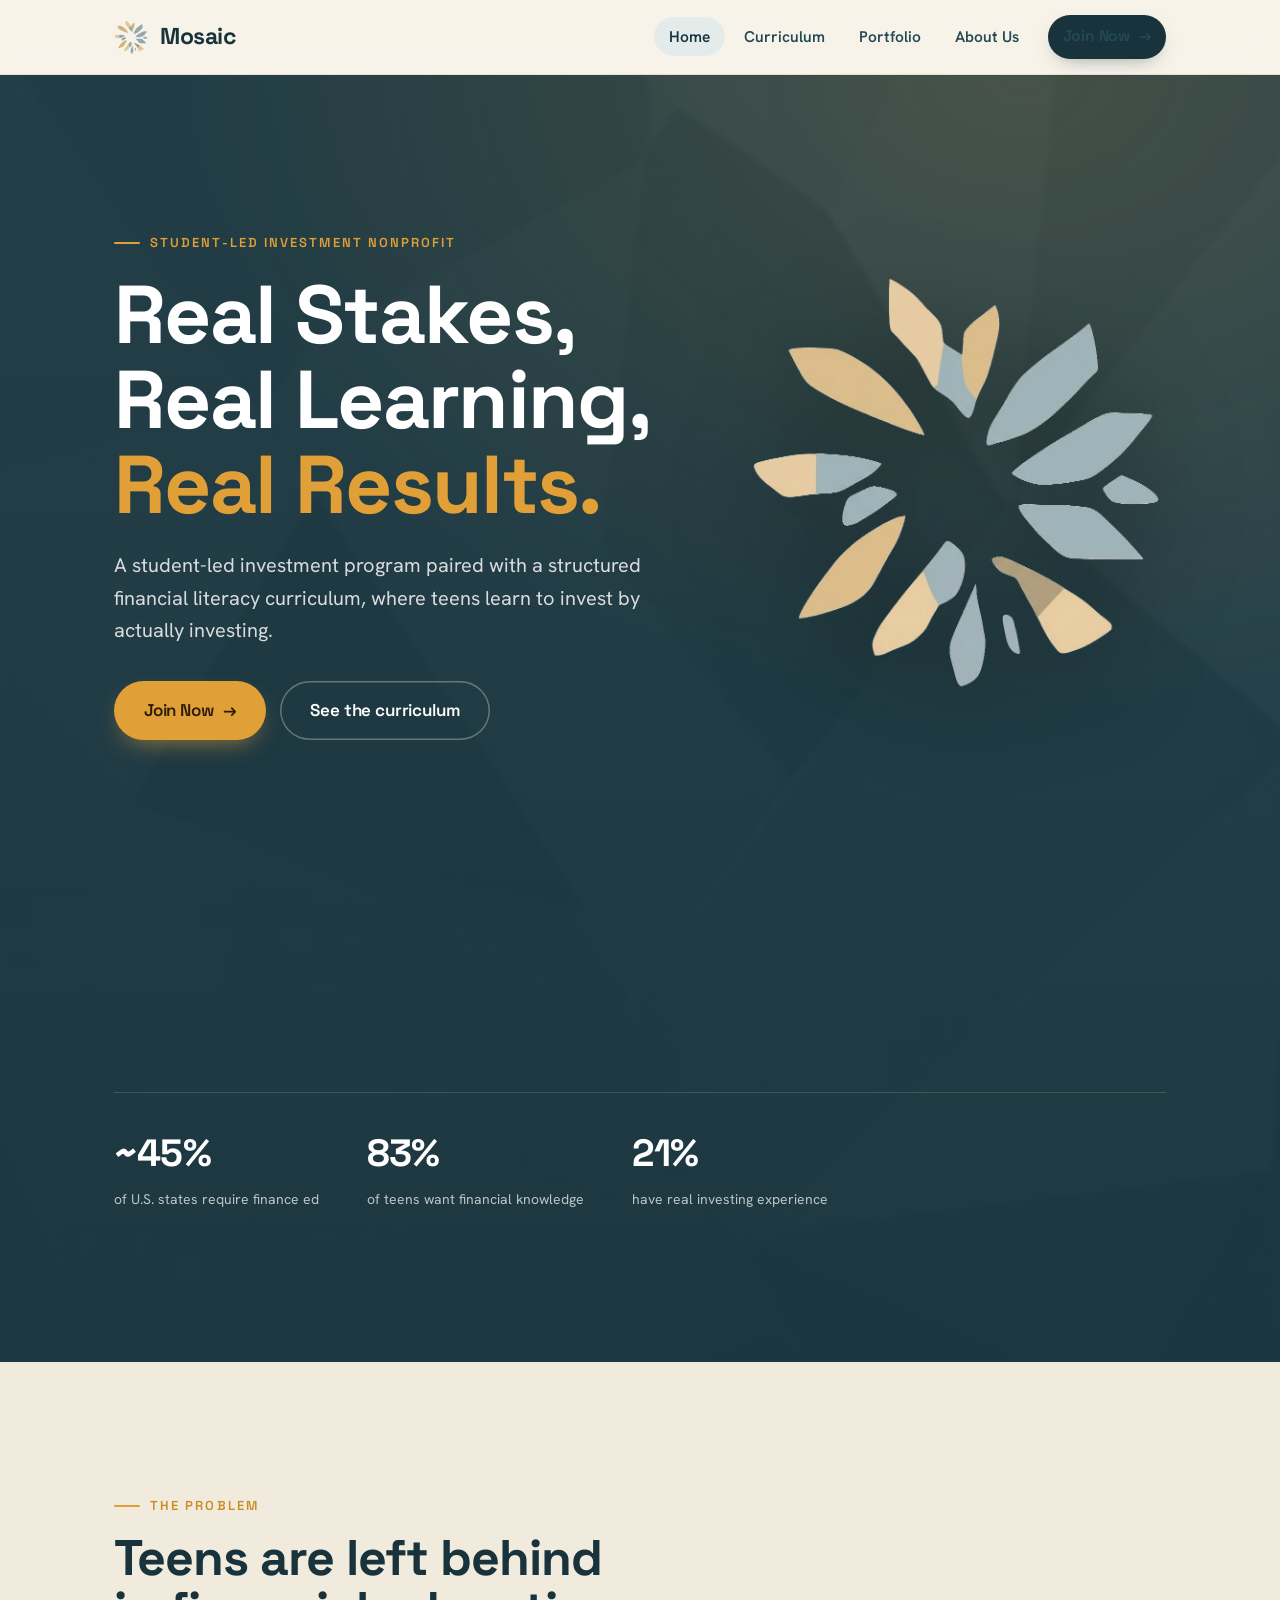
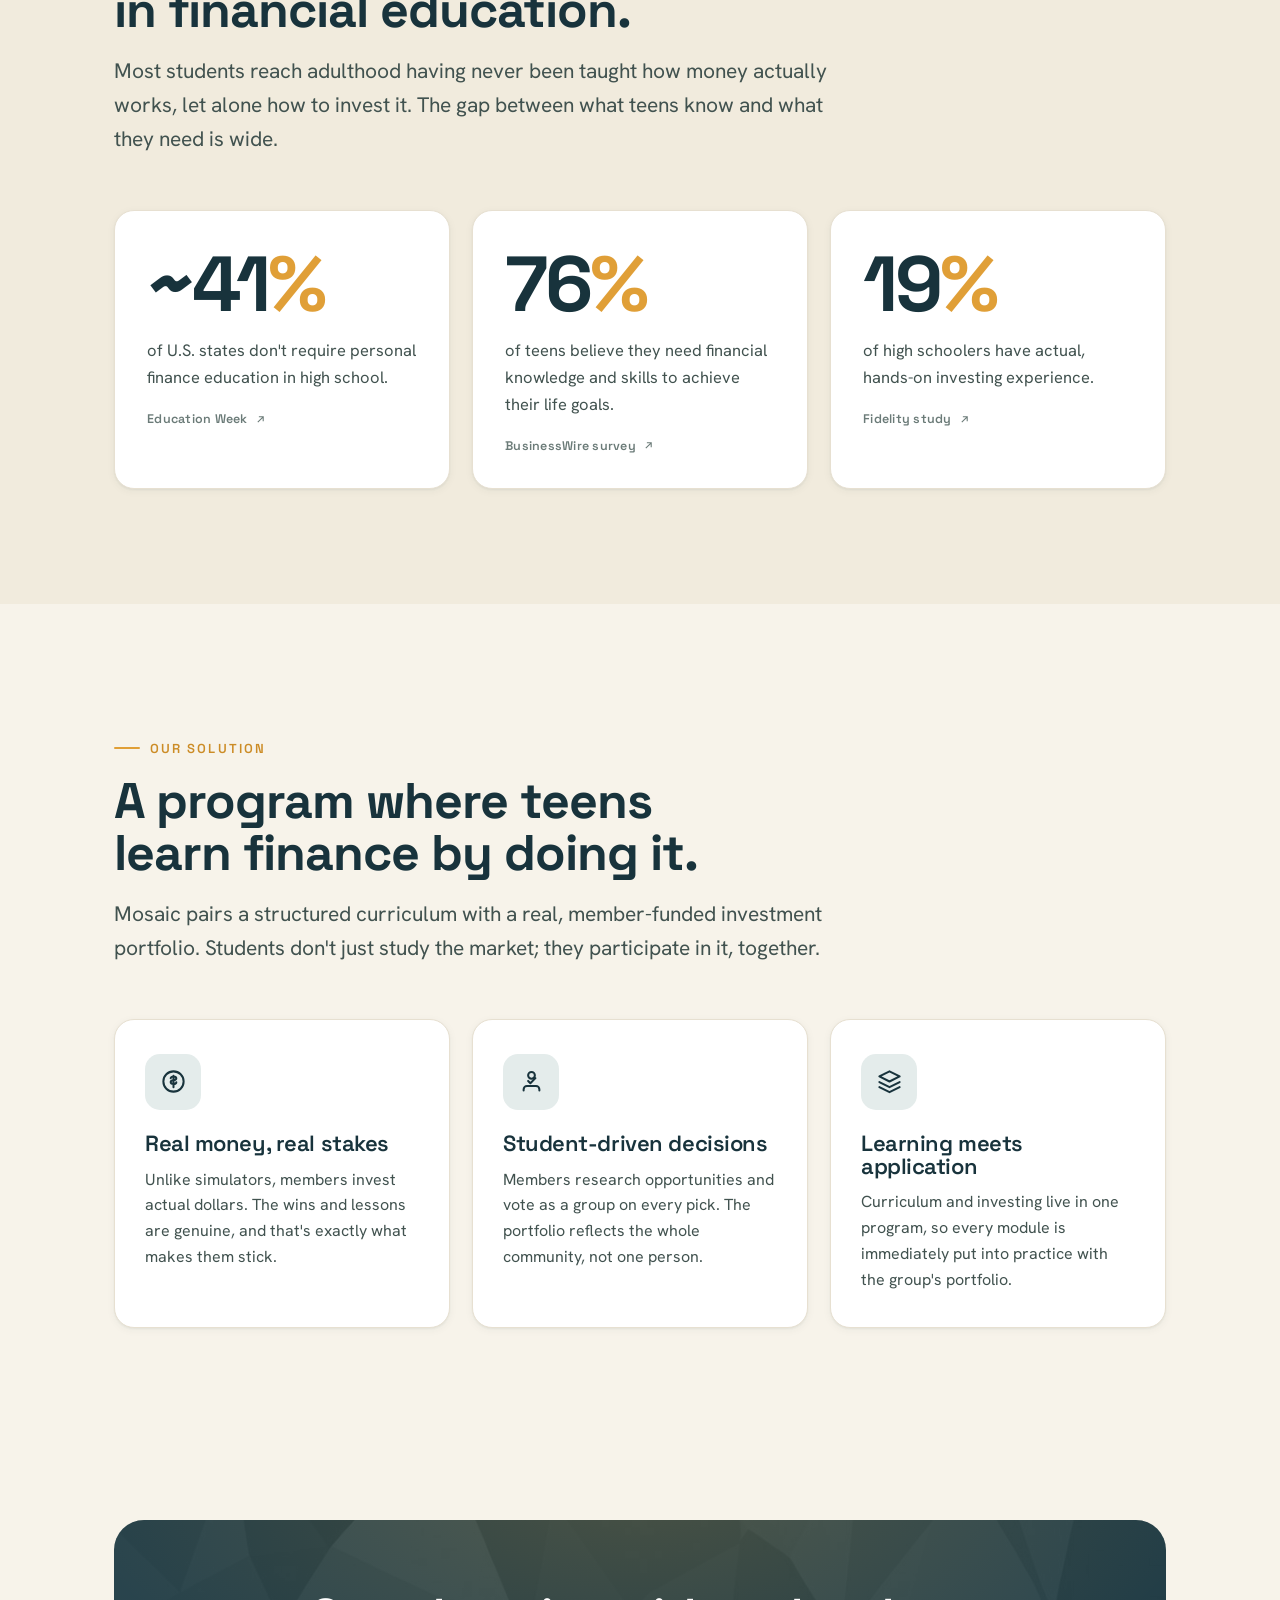
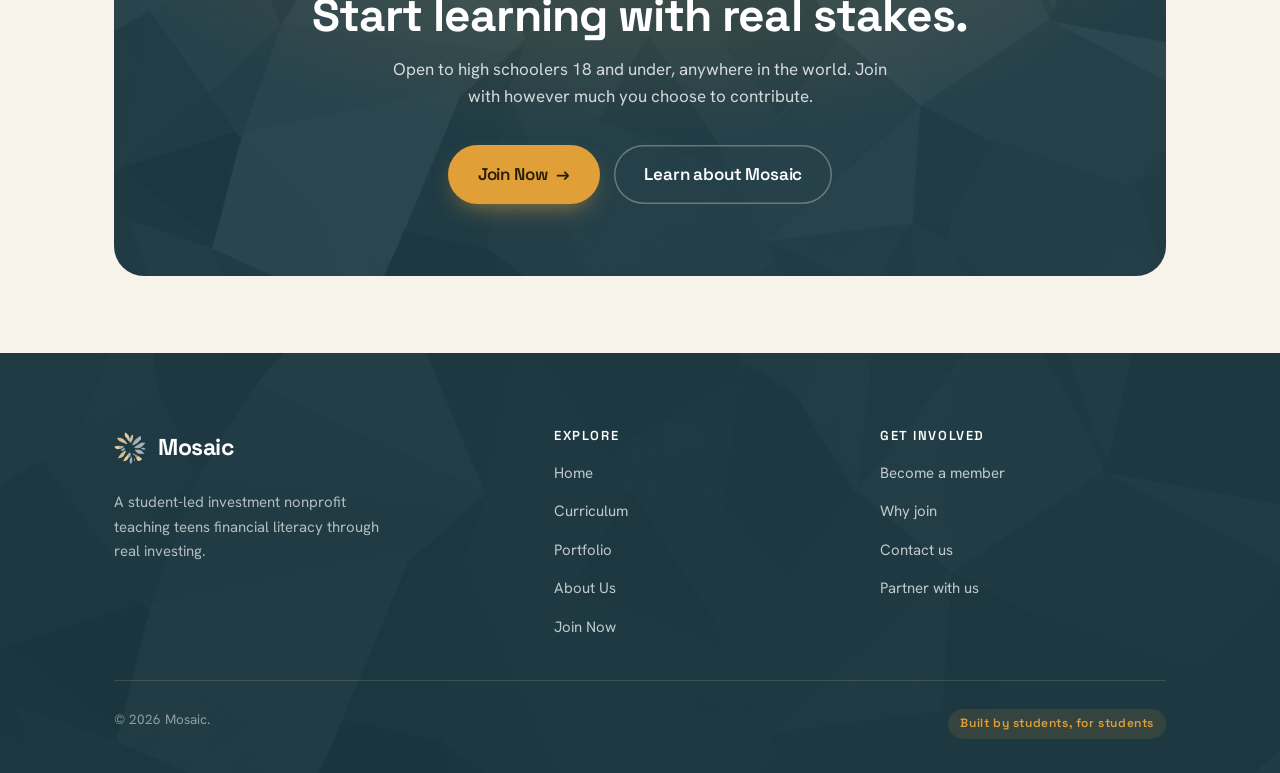
==== index.html @ 50fbee66 "Add files via upload" ====
<!DOCTYPE html>
<html lang="en">
<head>
<meta charset="UTF-8">
<meta name="viewport" content="width=device-width, initial-scale=1">
<title>Mosaic: Real Stakes, Real Learning, Real Results</title>
<meta name="description" content="Mosaic is a student-led investment nonprofit that teaches teens financial literacy through real investing.">
<link rel="stylesheet" href="styles.css">
</head>
<body data-screen-label="Home">

<!-- ============ HEADER ============ -->
<header class="site-header">
  <div class="container header-inner">
    <a class="brand" href="index.html" aria-label="Mosaic home">
      <img src="assets/logo-mark.png" alt="Mosaic logo">
      <span class="wordmark">Mosaic</span>
    </a>
    <nav class="nav" aria-label="Primary">
      <button class="nav-toggle" aria-label="Toggle menu" aria-expanded="false"><span></span></button>
      <ul class="nav-links">
        <li><a href="index.html" data-page="index.html">Home</a></li>
        <li><a href="curriculum.html" data-page="curriculum.html">Curriculum</a></li>
        <li><a href="portfolio.html" data-page="portfolio.html">Portfolio</a></li>
        <li><a href="about.html" data-page="about.html">About Us</a></li>
        <li><a class="btn" href="join.html">Join Now <span class="arr" aria-hidden="true">→</span></a></li>
      </ul>
    </nav>
  </div>
</header>

<main>
  <!-- ============ HERO ============ -->
  <section class="hero">
    <div class="container hero-home">
      <div class="hero-copy reveal">
        <p class="eyebrow">Student-led investment nonprofit</p>
        <h1>Real Stakes,<br>Real Learning,<br><span class="accent">Real Results.</span></h1>
        <p class="hero-sub">A student-led investment program paired with a structured financial literacy curriculum, where teens learn to invest by actually investing.</p>
        <div class="hero-cta">
          <a class="btn btn--gold btn--lg" href="join.html">Join Now <span class="arr" aria-hidden="true">→</span></a>
          <a class="btn btn--on-teal-ghost btn--lg" href="curriculum.html">See the curriculum</a>
        </div>
      </div>
      <div class="hero-mark reveal" data-delay="1">
        <img src="assets/logo-mark-light.png" alt="">
      </div>
    </div>
    <div class="container">
      <div class="hero-stats reveal" data-delay="2">
        <div class="hs"><b data-count="50" data-prefix="~" data-suffix="%">~0%</b><span>of U.S. states require finance ed</span></div>
        <div class="hs"><b data-count="93" data-suffix="%">0%</b><span>of teens want financial knowledge</span></div>
        <div class="hs"><b data-count="23" data-suffix="%">0%</b><span>have real investing experience</span></div>
      </div>
    </div>
  </section>

  <!-- ============ THE PROBLEM ============ -->
  <section class="section section-problem">
    <div class="container">
      <div class="shead reveal">
        <p class="eyebrow">The Problem</p>
        <h2>Teens are left behind in financial education.</h2>
        <p class="lede">Most students reach adulthood having never been taught how money actually works, let alone how to invest it. The gap between what teens know and what they need is wide.</p>
      </div>

      <div class="stat-grid">
        <article class="stat-card reveal">
          <div class="stat-num"><span data-count="50" data-prefix="~">~0</span><span class="u">%</span></div>
          <p>of U.S. states don't require personal finance education in high school.</p>
          <a class="stat-src" href="https://www.edweek.org/teaching-learning/a-few-years-ago-8-states-required-personal-finance-education-now-its-up-to-half/2024/01" target="_blank" rel="noopener">
            Education Week <svg viewBox="0 0 24 24" fill="none" stroke="currentColor" stroke-width="2"><path d="M7 17 17 7M9 7h8v8"/></svg>
          </a>
        </article>
        <article class="stat-card reveal" data-delay="1">
          <div class="stat-num"><span data-count="93">0</span><span class="u">%</span></div>
          <p>of teens believe they need financial knowledge and skills to achieve their life goals.</p>
          <a class="stat-src" href="https://www.businesswire.com/news/home/20220404005339/en/Survey-Finds-93-of-Teens-Believe-Financial-Knowledge-and-Skills-Are-Needed-to-Achieve-Their-Life-Goals" target="_blank" rel="noopener">
            BusinessWire survey <svg viewBox="0 0 24 24" fill="none" stroke="currentColor" stroke-width="2"><path d="M7 17 17 7M9 7h8v8"/></svg>
          </a>
        </article>
        <article class="stat-card reveal" data-delay="2">
          <div class="stat-num"><span data-count="23">0</span><span class="u">%</span></div>
          <p>of high schoolers have actual, hands-on investing experience.</p>
          <a class="stat-src" href="https://newsroom.fidelity.com/pressreleases/fidelity--study-reveals-teens-think-investing-is-important--but-fewer-than-1-in-4-have-actually-star/s/fbe0e56c-bbf0-48d5-aa99-f9ce6282dae3" target="_blank" rel="noopener">
            Fidelity study <svg viewBox="0 0 24 24" fill="none" stroke="currentColor" stroke-width="2"><path d="M7 17 17 7M9 7h8v8"/></svg>
          </a>
        </article>
      </div>
    </div>
  </section>

  <!-- ============ OUR SOLUTION ============ -->
  <section class="section">
    <div class="container">
      <div class="shead reveal">
        <p class="eyebrow">Our Solution</p>
        <h2>A program where teens learn finance by doing it.</h2>
        <p class="lede">Mosaic pairs a structured curriculum with a real, member-funded investment portfolio. Students don't just study the market; they participate in it, together.</p>
      </div>

      <div class="feature-grid">
        <article class="feature-card reveal">
          <div class="feat-ico"><svg viewBox="0 0 24 24" fill="none" stroke="#18333C" stroke-width="1.8" stroke-linecap="round"><circle cx="12" cy="12" r="9"/><path d="M12 7v10M9.5 9.2c0-1 1.1-1.7 2.5-1.7s2.5.6 2.5 1.7-1.1 1.6-2.5 1.6-2.5.7-2.5 1.7 1.1 1.7 2.5 1.7 2.5-.6 2.5-1.6"/></svg></div>
          <h3>Real money, real stakes</h3>
          <p>Unlike simulators, members invest actual dollars. The wins and lessons are genuine, and that's exactly what makes them stick.</p>
        </article>
        <article class="feature-card reveal" data-delay="1">
          <div class="feat-ico"><svg viewBox="0 0 24 24" fill="none" stroke="#18333C" stroke-width="1.8" stroke-linecap="round" stroke-linejoin="round"><path d="M9 11.5 11 13.5 15.5 9"/><path d="M5 20v-1a3 3 0 0 1 3-3h8a3 3 0 0 1 3 3v1"/><circle cx="12" cy="6.5" r="3"/></svg></div>
          <h3>Student-driven decisions</h3>
          <p>Members research opportunities and vote as a group on every pick. The portfolio reflects the whole community, not one person.</p>
        </article>
        <article class="feature-card reveal" data-delay="2">
          <div class="feat-ico"><svg viewBox="0 0 24 24" fill="none" stroke="#18333C" stroke-width="1.8" stroke-linecap="round" stroke-linejoin="round"><path d="M12 3 21 7.5 12 12 3 7.5 12 3Z"/><path d="M3 12.5 12 17l9-4.5M3 17 12 21.5 21 17"/></svg></div>
          <h3>Learning meets application</h3>
          <p>Curriculum and investing live in one program, so every module is immediately put into practice with the group's portfolio.</p>
        </article>
      </div>
    </div>
  </section>

  <!-- ============ CTA ============ -->
  <section class="section section--tight">
    <div class="container">
      <div class="cta-band reveal">
        <h2>Start learning with real stakes.</h2>
        <p>Open to high schoolers 18 and under, anywhere in the world. Join with however much you choose to contribute.</p>
        <div class="hero-cta">
          <a class="btn btn--gold btn--lg" href="join.html">Join Now <span class="arr" aria-hidden="true">→</span></a>
          <a class="btn btn--on-teal-ghost btn--lg" href="about.html">Learn about Mosaic</a>
        </div>
      </div>
    </div>
  </section>
</main>

<!-- ============ FOOTER ============ -->
<footer class="site-footer">
  <div class="container">
    <div class="footer-top">
      <div class="footer-brand">
        <a class="brand" href="index.html" aria-label="Mosaic home">
          <img src="assets/logo-mark-light.png" alt="Mosaic logo">
          <span class="wordmark">Mosaic</span>
        </a>
        <p>A student-led investment nonprofit teaching teens financial literacy through real investing.</p>
      </div>
      <div class="footer-col">
        <h4>Explore</h4>
        <ul>
          <li><a href="index.html">Home</a></li>
          <li><a href="curriculum.html">Curriculum</a></li>
          <li><a href="portfolio.html">Portfolio</a></li>
          <li><a href="about.html">About Us</a></li>
          <li><a href="join.html">Join Now</a></li>
        </ul>
      </div>
      <div class="footer-col">
        <h4>Get involved</h4>
        <ul>
          <li><a href="join.html">Become a member</a></li>
          <li><a href="about.html">Why join</a></li>
          <li><a href="mailto:hello@mosaicinvest.org">Contact us</a></li>
          <li><a href="join.html">Partner with us</a></li>
        </ul>
      </div>
    </div>
    <div class="footer-bot">
      <span>© 2026 Mosaic. </span>
      <span class="badge">Built by students, for students</span>
    </div>
  </div>
</footer>

<script src="site.js"></script>
</body>
</html>
---- styles.css ----
/* ===========================================================
   Mosaic, student-led investment nonprofit
   Shared stylesheet
   =========================================================== */

@import url('https://fonts.googleapis.com/css2?family=Space+Grotesk:wght@400;500;600;700&family=Hanken+Grotesk:wght@400;500;600;700;800&family=Sora:wght@500;600;700&display=swap');

:root {
  /* brand */
  --teal:        #18333C;
  --teal-800:    #1C3B45;
  --teal-700:    #244A55;
  --teal-600:    #356069;
  --teal-tint:   #E4ECEB;
  --teal-tint-2: #D3E0DE;
  --gold:        #E09F37;
  --gold-600:    #CC8C26;
  --gold-soft:   #F7E8CB;
  --gold-tint:   #FBF3E2;

  /* neutrals (warm) */
  --bg:     #F7F3EA;
  --bg-2:   #F1EBDD;
  --paper:  #FFFFFF;
  --ink:    #18333C;
  --body:   #41524F;
  --muted:  #6B7B78;
  --line:   #E7E0D1;
  --line-teal: rgba(24,51,60,.10);

  /* type */
  --display: 'Space Grotesk', system-ui, sans-serif;
  --sans: 'Hanken Grotesk', system-ui, sans-serif;

  /* sizing */
  --maxw: 1180px;
  --gut: clamp(20px, 5vw, 64px);
  --radius: 20px;
  --radius-sm: 13px;

  --shadow-sm: 0 2px 8px rgba(24,51,60,.05), 0 1px 2px rgba(24,51,60,.05);
  --shadow:    0 14px 38px -16px rgba(24,51,60,.22), 0 4px 12px -6px rgba(24,51,60,.10);
  --shadow-lg: 0 36px 70px -28px rgba(24,51,60,.34);

  --ease: cubic-bezier(.22,.61,.36,1);
}

* { box-sizing: border-box; }

html { scroll-behavior: smooth; }

body {
  margin: 0;
  font-family: var(--sans);
  background: var(--bg);
  color: var(--body);
  font-size: 17px;
  line-height: 1.62;
  -webkit-font-smoothing: antialiased;
  text-rendering: optimizeLegibility;
}

@media (prefers-reduced-motion: reduce) {
  html { scroll-behavior: auto; }
}

img { max-width: 100%; display: block; }
a { color: inherit; }

h1, h2, h3, h4 {
  font-family: var(--display);
  color: var(--ink);
  line-height: 1.04;
  margin: 0;
  letter-spacing: -.02em;
  font-weight: 600;
  text-wrap: balance;
}

p { margin: 0; }

.container {
  width: 100%;
  max-width: var(--maxw);
  margin-inline: auto;
  padding-inline: var(--gut);
}

/* ---------- shared rhythm ---------- */
.section { padding-block: clamp(64px, 9vw, 130px); }
.section--tight { padding-block: clamp(48px, 6vw, 84px); }

.eyebrow {
  font-family: var(--display);
  font-weight: 600;
  font-size: 13px;
  letter-spacing: .16em;
  text-transform: uppercase;
  color: var(--gold-600);
  white-space: nowrap;
  display: inline-flex;
  align-items: center;
  gap: 10px;
  margin: 0;
}
.eyebrow::before {
  content: "";
  width: 26px; height: 2px;
  background: var(--gold);
  border-radius: 2px;
}
.eyebrow--center::before { display: none; }

.lede {
  font-size: clamp(18px, 2.1vw, 21px);
  color: var(--body);
  max-width: 60ch;
}

/* =================== HEADER =================== */
.site-header {
  position: sticky;
  top: 0;
  z-index: 100;
  background: rgba(247,243,234,.82);
  backdrop-filter: blur(14px);
  -webkit-backdrop-filter: blur(14px);
  border-bottom: 1px solid var(--line);
}
.header-inner {
  display: flex;
  align-items: center;
  justify-content: space-between;
  height: 74px;
}
.brand {
  display: inline-flex;
  align-items: center;
  gap: 12px;
  text-decoration: none;
  color: var(--ink);
}
.brand img { width: 34px; height: 34px; }
.brand .wordmark {
  font-family: var(--display);
  font-weight: 700;
  font-size: 23px;
  letter-spacing: -.02em;
  color: var(--ink);
}
.nav {
  display: flex;
  align-items: center;
  gap: 6px;
}
.nav-links {
  display: flex;
  align-items: center;
  gap: 4px;
  list-style: none;
  margin: 0; padding: 0;
}
.nav-links a {
  text-decoration: none;
  color: var(--teal-700);
  font-weight: 600;
  font-size: 15.5px;
  white-space: nowrap;
  padding: 9px 15px;
  border-radius: 999px;
  transition: background .2s var(--ease), color .2s var(--ease);
}
.nav-links a:hover { background: var(--teal-tint); color: var(--ink); }
.nav-links a.active { color: var(--ink); background: var(--teal-tint); }
.nav .btn { margin-left: 10px; }

.nav-toggle {
  display: none;
  background: none;
  border: 0;
  width: 44px; height: 44px;
  cursor: pointer;
  align-items: center;
  justify-content: center;
}
.nav-toggle span,
.nav-toggle span::before,
.nav-toggle span::after {
  content: "";
  display: block;
  width: 24px; height: 2px;
  background: var(--ink);
  border-radius: 2px;
  transition: transform .28s var(--ease), opacity .2s var(--ease);
}
.nav-toggle span { position: relative; }
.nav-toggle span::before { position: absolute; top: -7px; }
.nav-toggle span::after { position: absolute; top: 7px; }
body.nav-open .nav-toggle span { background: transparent; }
body.nav-open .nav-toggle span::before { transform: translateY(7px) rotate(45deg); }
body.nav-open .nav-toggle span::after  { transform: translateY(-7px) rotate(-45deg); }

/* =================== BUTTONS =================== */
.btn {
  --btn-bg: var(--teal);
  --btn-fg: #fff;
  font-family: var(--display);
  font-weight: 600;
  font-size: 15.5px;
  letter-spacing: -.01em;
  display: inline-flex;
  align-items: center;
  gap: 9px;
  padding: 13px 24px;
  border-radius: 999px;
  border: 0;
  background: var(--btn-bg);
  color: var(--btn-fg);
  text-decoration: none;
  cursor: pointer;
  transition: transform .22s var(--ease), box-shadow .22s var(--ease), background .22s var(--ease);
  box-shadow: 0 8px 20px -10px rgba(24,51,60,.5);
}
.btn:hover { transform: translateY(-2px); box-shadow: 0 16px 30px -12px rgba(24,51,60,.5); }
.btn:active { transform: translateY(0); }
.btn .arr { transition: transform .22s var(--ease); }
.btn:hover .arr { transform: translateX(4px); }

.btn--gold { --btn-bg: var(--gold); --btn-fg: #2a1d05; box-shadow: 0 10px 24px -10px rgba(224,159,55,.7); }
.btn--gold:hover { background: var(--gold-600); }
.btn--ghost {
  --btn-bg: transparent; --btn-fg: var(--ink);
  box-shadow: inset 0 0 0 1.5px var(--line-teal);
}
.btn--ghost:hover { background: var(--teal-tint); box-shadow: inset 0 0 0 1.5px transparent; }
.btn--on-teal-ghost {
  --btn-bg: transparent; --btn-fg: #fff;
  box-shadow: inset 0 0 0 1.5px rgba(255,255,255,.3);
}
.btn--on-teal-ghost:hover { background: rgba(255,255,255,.1); box-shadow: inset 0 0 0 1.5px rgba(255,255,255,.5); }
.btn--lg { padding: 16px 30px; font-size: 17px; }

/* =================== HERO =================== */
.hero {
  position: relative;
  background: var(--teal);
  color: #fff;
  overflow: hidden;
  isolation: isolate;
}
.hero::before {
  content: "";
  position: absolute; inset: 0;
  background-image: url('assets/mosaic-texture.png');
  background-size: cover;
  background-position: center;
  opacity: .16;
  mix-blend-mode: luminosity;
  z-index: -2;
}
.hero::after {
  content: "";
  position: absolute; inset: 0;
  background: radial-gradient(120% 90% at 80% 0%, rgba(224,159,55,.16), transparent 55%),
              linear-gradient(180deg, rgba(24,51,60,.2), rgba(24,51,60,.65));
  z-index: -1;
}
.hero .container {
  position: relative;
  padding-block: clamp(76px, 12vw, 150px);
}
.hero h1, .hero h2 { color: #fff; }
.hero .eyebrow { color: var(--gold); }
.hero .eyebrow::before { background: var(--gold); }

.hero-home {
  display: grid;
  grid-template-columns: 1.15fr .85fr;
  gap: clamp(30px, 5vw, 70px);
  align-items: center;
}
.hero-home h1 {
  font-size: clamp(40px, 6.6vw, 82px);
  font-weight: 700;
  margin-top: 18px;
}
.hero-home h1 .accent { color: var(--gold); }
.hero-sub {
  margin-top: 22px;
  font-size: clamp(17px, 2vw, 20px);
  color: rgba(255,255,255,.82);
  max-width: 48ch;
}
.hero-cta { margin-top: 34px; display: flex; flex-wrap: wrap; gap: 14px; }

.hero-mark {
  justify-self: center;
  width: min(100%, 420px);
  aspect-ratio: 1;
  position: relative;
}
.hero-mark img { width: 100%; height: 100%; object-fit: contain; filter: drop-shadow(0 24px 50px rgba(0,0,0,.35)); }

.hero-stats {
  display: flex;
  gap: clamp(20px, 4vw, 48px);
  flex-wrap: wrap;
  margin-top: 52px;
  padding-top: 30px;
  border-top: 1px solid rgba(255,255,255,.14);
}
.hero-stats .hs { min-width: 120px; }
.hero-stats .hs b {
  font-family: var(--display);
  font-weight: 700;
  font-size: clamp(28px, 3.4vw, 38px);
  color: #fff;
  display: block;
  letter-spacing: -.02em;
}
.hero-stats .hs span { font-size: 14px; color: rgba(255,255,255,.7); }

/* page hero (interior) */
.pagehero { position: relative; background: var(--teal); color: #fff; overflow: hidden; isolation: isolate; }
.pagehero::before {
  content:""; position:absolute; inset:0;
  background-image: url('assets/mosaic-texture.png');
  background-size: cover; background-position: center;
  opacity:.14; mix-blend-mode: luminosity; z-index:-2;
}
.pagehero::after {
  content:""; position:absolute; inset:0;
  background: linear-gradient(180deg, rgba(24,51,60,.25), rgba(24,51,60,.6));
  z-index:-1;
}
.pagehero .container { padding-block: clamp(70px, 10vw, 120px); }
.pagehero h1 { color:#fff; font-size: clamp(38px, 5.6vw, 66px); font-weight:700; margin-top:16px; }
.pagehero .eyebrow { color: var(--gold); }
.pagehero .eyebrow::before { background: var(--gold); }
.pagehero p { color: rgba(255,255,255,.82); max-width: 58ch; margin-top: 20px; font-size: clamp(17px,2vw,20px); }

/* =================== SECTION HEADS =================== */
.shead { max-width: 720px; }
.shead h2 { font-size: clamp(30px, 4.4vw, 50px); margin-top: 16px; font-weight:700; }
.shead p { margin-top: 18px; }
.shead--center { margin-inline: auto; text-align: center; }

/* =================== STAT CARDS (problem) =================== */
.section-problem { background: var(--bg-2); }
.stat-grid {
  display: grid;
  grid-template-columns: repeat(3, 1fr);
  gap: 22px;
  margin-top: 54px;
}
.stat-card {
  background: var(--paper);
  border: 1px solid var(--line);
  border-radius: var(--radius);
  padding: 36px 32px 30px;
  position: relative;
  overflow: hidden;
  transition: transform .35s var(--ease), box-shadow .35s var(--ease);
  box-shadow: var(--shadow-sm);
}
.stat-card:hover { transform: translateY(-6px); box-shadow: var(--shadow); }
.stat-card::after {
  content:""; position:absolute; left:0; right:0; bottom:0; height:4px;
  background: linear-gradient(90deg, var(--gold), var(--gold-600));
  transform: scaleX(0); transform-origin: left;
  transition: transform .5s var(--ease);
}
.stat-card:hover::after { transform: scaleX(1); }
.stat-num {
  font-family: var(--display);
  font-weight: 700;
  font-size: clamp(54px, 7vw, 78px);
  color: var(--teal);
  line-height: .95;
  letter-spacing: -.04em;
}
.stat-num .u { color: var(--gold); }
.stat-card p { margin-top: 16px; color: var(--body); font-size: 16.5px; }
.stat-src {
  display: inline-flex; align-items:center; gap:6px;
  margin-top: 18px;
  font-size: 12.5px; font-weight:600;
  color: var(--muted);
  text-decoration: none;
  font-family: var(--display);
  letter-spacing:.02em;
}
.stat-src:hover { color: var(--gold-600); }
.stat-src svg { width: 13px; height: 13px; }

/* =================== DIFFERENTIATOR CARDS =================== */
.feature-grid {
  display: grid;
  grid-template-columns: repeat(3, 1fr);
  gap: 22px;
  margin-top: 54px;
}
.feature-card {
  background: var(--paper);
  border: 1px solid var(--line);
  border-radius: var(--radius);
  padding: 34px 30px;
  transition: transform .35s var(--ease), box-shadow .35s var(--ease), border-color .35s var(--ease);
  box-shadow: var(--shadow-sm);
}
.feature-card:hover { transform: translateY(-6px); box-shadow: var(--shadow); border-color: var(--teal-tint-2); }
.feat-ico {
  width: 56px; height: 56px;
  border-radius: 15px;
  display: grid; place-items: center;
  background: var(--teal-tint);
  margin-bottom: 22px;
  transition: transform .35s var(--ease);
}
.feature-card:hover .feat-ico { transform: rotate(-6deg) scale(1.05); }
.feat-ico svg { width: 27px; height: 27px; }
.feature-card h3 { font-size: 22px; font-weight: 600; }
.feature-card p { margin-top: 12px; color: var(--body); font-size: 16px; }

/* =================== STEPS (curriculum) =================== */
.steps { margin-top: 64px; display: flex; flex-direction: column; gap: 0; position: relative; }
.step {
  display: grid;
  grid-template-columns: 150px 1fr;
  gap: clamp(24px, 4vw, 56px);
  padding: 36px 0;
  position: relative;
}
.step + .step { border-top: 1px solid var(--line); }
.step-num {
  font-family: var(--display);
  font-weight: 700;
  font-size: clamp(64px, 9vw, 104px);
  line-height: .8;
  color: var(--teal);
  letter-spacing: -.05em;
  position: relative;
}
.step-num span { color: var(--gold); }
.step-body { max-width: 60ch; align-self: center; }
.step-body h3 { font-size: clamp(24px, 3vw, 32px); font-weight: 600; }
.step-body p { margin-top: 14px; color: var(--body); }
.step-tags { display: flex; flex-wrap: wrap; gap: 10px; margin-top: 20px; }
.tag {
  font-family: var(--display);
  font-size: 13.5px; font-weight: 600;
  color: var(--teal-700);
  background: var(--teal-tint);
  padding: 7px 14px;
  border-radius: 999px;
}

/* =================== WHY-JOIN / BENEFIT CARDS =================== */
.benefit-grid {
  display: grid;
  grid-template-columns: repeat(2, 1fr);
  gap: 22px;
  margin-top: 50px;
}
.benefit {
  display: flex;
  gap: 20px;
  background: var(--paper);
  border: 1px solid var(--line);
  border-radius: var(--radius);
  padding: 30px;
  box-shadow: var(--shadow-sm);
  transition: transform .35s var(--ease), box-shadow .35s var(--ease);
}
.benefit:hover { transform: translateY(-5px); box-shadow: var(--shadow); }
.benefit .b-num {
  font-family: var(--display);
  font-weight: 700;
  font-size: 20px;
  color: var(--gold);
  flex: 0 0 auto;
  width: 44px; height: 44px;
  border-radius: 12px;
  background: var(--gold-tint);
  display: grid; place-items: center;
}
.benefit h3 { font-size: 20px; font-weight: 600; }
.benefit p { margin-top: 9px; color: var(--body); font-size: 16px; }

/* generic split */
.split {
  display: grid;
  grid-template-columns: 1fr 1fr;
  gap: clamp(30px, 6vw, 80px);
  align-items: center;
}

/* mission statement */
.mission {
  font-family: var(--display);
  font-weight: 500;
  font-size: clamp(24px, 3.4vw, 40px);
  line-height: 1.22;
  color: var(--ink);
  letter-spacing: -.02em;
}
.mission .hl { color: var(--gold-600); }

/* "who it's for" chips */
.who-card {
  background: var(--teal);
  color: #fff;
  border-radius: var(--radius);
  padding: clamp(36px, 5vw, 56px);
  position: relative;
  overflow: hidden;
  isolation: isolate;
}
.who-card::before {
  content:""; position:absolute; inset:0;
  background-image:url('assets/mosaic-texture.png');
  background-size:cover; opacity:.13; mix-blend-mode:luminosity; z-index:-1;
}
.who-card h3 { color:#fff; font-size: clamp(24px,3vw,32px); }
.who-card p { margin-top:16px; color: rgba(255,255,255,.82); }
.who-points { list-style:none; padding:0; margin:24px 0 0; display:grid; gap:14px; }
.who-points li { display:flex; gap:13px; align-items:flex-start; color:#fff; font-weight:500; }
.who-points li svg { flex:0 0 auto; width:22px; height:22px; margin-top:1px; color: var(--gold); }

/* =================== TEAM PLACEHOLDERS =================== */
.team-grid {
  display: grid;
  grid-template-columns: repeat(4, 1fr);
  gap: 22px;
  margin-top: 48px;
}
.team-card {
  background: var(--paper);
  border: 1px solid var(--line);
  border-radius: var(--radius);
  padding: 22px;
  text-align: center;
  box-shadow: var(--shadow-sm);
}
.ph {
  position: relative;
  background-color: var(--bg-2);
  background-image: repeating-linear-gradient(135deg, rgba(24,51,60,.05) 0 10px, rgba(24,51,60,.02) 10px 20px);
  border: 1px dashed var(--line-teal);
  border-radius: var(--radius-sm);
  display: grid; place-items: center;
  color: var(--muted);
  font-family: 'Space Grotesk', monospace;
  font-size: 12px;
  letter-spacing: .04em;
}
.team-avatar { width: 100%; aspect-ratio: 1; border-radius: 50%; margin-bottom: 16px; }
.team-card .name-ph { height: 16px; width: 60%; margin: 0 auto 9px; border-radius: 6px; background: var(--line); }
.team-card .role-ph { height: 12px; width: 42%; margin: 0 auto; border-radius: 6px; background: var(--bg-2); }

/* =================== CTA BAND =================== */
.cta-band {
  background: var(--teal);
  color: #fff;
  border-radius: clamp(20px, 3vw, 30px);
  padding: clamp(40px, 6vw, 72px);
  position: relative;
  overflow: hidden;
  isolation: isolate;
  text-align: center;
}
.cta-band::before {
  content:""; position:absolute; inset:0;
  background-image:url('assets/mosaic-texture.png');
  background-size: cover; opacity:.15; mix-blend-mode:luminosity; z-index:-2;
}
.cta-band::after {
  content:""; position:absolute; inset:0;
  background: radial-gradient(90% 120% at 50% -10%, rgba(224,159,55,.2), transparent 60%);
  z-index:-1;
}
.cta-band h2 { color:#fff; font-size: clamp(28px,4vw,46px); font-weight:700; }
.cta-band p { color: rgba(255,255,255,.8); margin: 16px auto 0; max-width: 50ch; }
.cta-band .hero-cta { justify-content: center; }

/* =================== FORM (join) =================== */
.join-layout {
  display: grid;
  grid-template-columns: 1.1fr .9fr;
  gap: clamp(28px, 4vw, 56px);
  align-items: start;
}
.form-card {
  background: var(--paper);
  border: 1px solid var(--line);
  border-radius: var(--radius);
  padding: clamp(28px, 4vw, 44px);
  box-shadow: var(--shadow);
}
.field { margin-bottom: 20px; }
.field label {
  display: block;
  font-family: var(--display);
  font-weight: 600;
  font-size: 14px;
  color: var(--ink);
  margin-bottom: 8px;
}
.field label .req { color: var(--gold-600); }
.field input, .field select, .field textarea {
  width: 100%;
  font-family: var(--sans);
  font-size: 16px;
  color: var(--ink);
  background: var(--bg);
  border: 1.5px solid var(--line);
  border-radius: 12px;
  padding: 13px 15px;
  transition: border-color .2s var(--ease), box-shadow .2s var(--ease), background .2s var(--ease);
}
.field textarea { resize: vertical; min-height: 120px; }
.field input:focus, .field select:focus, .field textarea:focus {
  outline: none;
  border-color: var(--teal-600);
  background: #fff;
  box-shadow: 0 0 0 4px rgba(53,96,105,.12);
}
.field.row2 { display: grid; grid-template-columns: 1fr 1fr; gap: 16px; }
.field.row2 .field { margin: 0; }
.field .err {
  display: none;
  color: #b4441f;
  font-size: 13.5px;
  margin-top: 7px;
  font-weight: 500;
}
.field.invalid input, .field.invalid select, .field.invalid textarea {
  border-color: #d2724f;
  background: #fdf4f0;
}
.field.invalid .err { display: block; }
.form-foot { margin-top: 6px; }
.form-foot .btn { width: 100%; justify-content: center; }
.form-note { font-size: 13.5px; color: var(--muted); margin-top: 16px; text-align: center; }

/* success state */
.success {
  display: none;
  text-align: center;
  padding: clamp(30px, 5vw, 50px) 20px;
}
.success.show { display: block; }
@media (prefers-reduced-motion: no-preference) {
  .success.show { animation: pop .45s var(--ease) both; }
}
@keyframes pop { from { transform: scale(.96); } to { transform: none; } }
.success img { width: 96px; height: 96px; margin: 0 auto 24px; }
.success h2 { font-size: clamp(26px, 3.5vw, 38px); font-weight:700; }
.success p { margin: 16px auto 0; max-width: 44ch; color: var(--body); }

/* "what you get" recap card */
.recap {
  background: var(--teal);
  color: #fff;
  border-radius: var(--radius);
  padding: clamp(30px, 4vw, 42px);
  position: relative; overflow: hidden; isolation: isolate;
  position: sticky; top: 96px;
}
.recap::before {
  content:""; position:absolute; inset:0;
  background-image:url('assets/mosaic-texture.png');
  background-size:cover; opacity:.14; mix-blend-mode:luminosity; z-index:-1;
}
.recap h3 { color:#fff; font-size: 24px; }
.recap .recap-list { list-style:none; margin:22px 0 0; padding:0; display:grid; gap:16px; }
.recap .recap-list li { display:flex; gap:13px; align-items:flex-start; }
.recap .recap-list li svg { flex:0 0 auto; width:22px; height:22px; color: var(--gold); margin-top:1px; }
.recap .recap-list li b { color:#fff; font-family: var(--display); font-weight:600; display:block; font-size:16px; }
.recap .recap-list li span { color: rgba(255,255,255,.74); font-size:14.5px; }

/* =================== FOOTER =================== */
.site-footer {
  background: var(--teal);
  color: rgba(255,255,255,.72);
  padding-block: clamp(50px, 7vw, 76px) 34px;
  position: relative;
  overflow: hidden;
  isolation: isolate;
}
.site-footer::before {
  content:""; position:absolute; inset:0;
  background-image:url('assets/mosaic-texture.png');
  background-size: cover; opacity:.07; mix-blend-mode:luminosity; z-index:-1;
}
.footer-top {
  display: grid;
  grid-template-columns: 1.4fr 1fr 1fr;
  gap: 40px;
  padding-bottom: 40px;
  border-bottom: 1px solid rgba(255,255,255,.13);
}
.footer-brand .brand .wordmark { color:#fff; }
.footer-brand img { width: 32px; height: 32px; }
.footer-brand p { margin-top: 18px; max-width: 34ch; color: rgba(255,255,255,.66); font-size: 15px; }
.footer-col h4 {
  color:#fff; font-family: var(--display); font-size: 13px;
  letter-spacing:.12em; text-transform: uppercase; font-weight:600; margin-bottom: 16px;
}
.footer-col ul { list-style:none; margin:0; padding:0; display:grid; gap:11px; }
.footer-col a { text-decoration:none; color: rgba(255,255,255,.72); font-size: 15px; transition: color .2s var(--ease); }
.footer-col a:hover { color: var(--gold); }
.footer-bot {
  margin-top: 28px;
  display:flex; flex-wrap:wrap; gap: 12px;
  justify-content: space-between;
  font-size: 13.5px; color: rgba(255,255,255,.5);
}
.footer-bot .badge {
  font-family: var(--display); font-weight:600; font-size:12px; letter-spacing:.05em;
  color: var(--gold); background: rgba(224,159,55,.12); padding: 5px 12px; border-radius: 999px;
}

/* =================== REVEAL ANIMATION =================== */
.reveal { opacity: 0; transform: translateY(26px); transition: opacity .7s var(--ease), transform .7s var(--ease); }
.reveal.in { opacity: 1; transform: none; }
.reveal[data-delay="1"] { transition-delay: .08s; }
.reveal[data-delay="2"] { transition-delay: .16s; }
.reveal[data-delay="3"] { transition-delay: .24s; }
@media (prefers-reduced-motion: reduce) {
  .reveal { opacity: 1; transform: none; transition: none; }
}
body.motion-off .reveal { opacity: 1; transform: none; transition: none; }

/* =================== RESPONSIVE =================== */
@media (max-width: 980px) {
  .hero-home { grid-template-columns: 1fr; }
  .hero-mark { width: min(70%, 320px); order: -1; }
  .stat-grid, .feature-grid { grid-template-columns: 1fr; }
  .team-grid { grid-template-columns: repeat(2, 1fr); }
  .split, .join-layout { grid-template-columns: 1fr; }
  .recap { position: static; }
  .footer-top { grid-template-columns: 1fr 1fr; }
  .footer-brand { grid-column: 1 / -1; }
}

@media (max-width: 760px) {
  .nav-toggle { display: inline-flex; }
  .nav-links {
    position: fixed;
    inset: 74px 0 auto 0;
    flex-direction: column;
    align-items: stretch;
    gap: 4px;
    background: var(--bg);
    border-bottom: 1px solid var(--line);
    padding: 16px var(--gut) 24px;
    transform: translateY(-130%);
    transition: transform .36s var(--ease);
    box-shadow: var(--shadow);
  }
  body.nav-open .nav-links { transform: translateY(0); }
  .nav-links a { padding: 14px 16px; font-size: 17px; }
  .nav .btn { margin-left: 0; margin-top: 6px; justify-content: center; }
  .nav-cta-desktop { display: none; }

  .benefit-grid { grid-template-columns: 1fr; }
  .step { grid-template-columns: 1fr; gap: 6px; }
  .step-num { font-size: 64px; }
  .field.row2 { grid-template-columns: 1fr; }
}

@media (max-width: 480px) {
  .team-grid { grid-template-columns: 1fr 1fr; }
  .hero-stats { gap: 20px 28px; }
}

/* =================== PORTFOLIO =================== */
.asof {
  margin-top: 26px;
  font-family: var(--display);
  font-size: 13px;
  font-weight: 600;
  letter-spacing: .08em;
  text-transform: uppercase;
}
.pagehero .asof { color: rgba(255,255,255,.6); max-width: none; }
.asof b { color: var(--gold); font-weight: 700; }

.data-note {
  display: none;
  margin-top: 24px;
  padding: 8px 16px;
  border: 1px dashed var(--gold-600);
  border-radius: 999px;
  background: var(--gold-tint);
  color: var(--gold-600);
  font-family: var(--display);
  font-size: 12.5px;
  font-weight: 600;
  letter-spacing: .04em;
}
.data-note.show { display: inline-block; }

.holdings-grid, .closed-grid, .pitch-grid {
  display: grid;
  grid-template-columns: repeat(2, 1fr);
  gap: 22px;
  margin-top: 54px;
}
.holding-card, .pitch-card {
  display: flex;
  flex-direction: column;
  background: var(--paper);
  border: 1px solid var(--line);
  border-radius: var(--radius);
  padding: 30px 28px;
  box-shadow: var(--shadow-sm);
  transition: transform .35s var(--ease), box-shadow .35s var(--ease);
}
.holding-card:hover, .pitch-card:hover { transform: translateY(-5px); box-shadow: var(--shadow); }

.h-top { display: flex; justify-content: space-between; align-items: flex-start; gap: 14px; }
.h-id { display: flex; flex-direction: column; }
.h-tick {
  font-family: var(--display);
  font-weight: 700;
  font-size: 27px;
  letter-spacing: -.02em;
  color: var(--teal);
  line-height: 1.1;
}
.h-co { font-size: 14.5px; font-weight: 600; color: var(--muted); margin-top: 2px; }
.h-tags { display: flex; flex-wrap: wrap; gap: 8px; justify-content: flex-end; }
.h-thesis { margin: 16px 0; font-size: 16px; color: var(--body); }
.h-meta {
  margin-top: auto;
  padding-top: 14px;
  border-top: 1px solid var(--line);
  display: flex;
  flex-wrap: wrap;
  gap: 6px 18px;
  font-size: 13.5px;
  color: var(--muted);
}
.h-meta b { font-family: var(--display); font-weight: 600; color: var(--teal-700); }

.lesson {
  margin: 0 0 16px;
  background: var(--gold-tint);
  border: 1px solid var(--gold-soft);
  border-radius: var(--radius-sm);
  padding: 14px 16px;
}
.lesson b {
  display: block;
  font-family: var(--display);
  font-size: 11.5px;
  font-weight: 700;
  letter-spacing: .12em;
  text-transform: uppercase;
  color: var(--gold-600);
  margin-bottom: 6px;
}
.lesson p { font-size: 15px; color: var(--body); }

.pill {
  display: inline-flex;
  align-items: center;
  padding: 6px 13px;
  border-radius: 999px;
  font-family: var(--display);
  font-size: 12.5px;
  font-weight: 600;
  letter-spacing: .02em;
  white-space: nowrap;
}
.pill--closed     { background: var(--bg-2); color: var(--muted); }
.pill--discussion { background: var(--teal-tint); color: var(--teal-700); }
.pill--voting     { background: var(--gold-soft); color: #7a5a12; }
.pill--approved   { background: #E2EFE3; color: #2F6B3D; }
.pill--declined   { background: #F9E7E0; color: #B4441F; }

.p-risks {
  margin: 0 0 16px;
  font-size: 15px;
  color: var(--body);
  background: var(--bg);
  border: 1px solid var(--line);
  border-radius: var(--radius-sm);
  padding: 13px 16px;
}
.p-risks b {
  display: block;
  font-family: var(--display);
  font-size: 11.5px;
  font-weight: 700;
  letter-spacing: .12em;
  text-transform: uppercase;
  color: var(--teal-600);
  margin-bottom: 6px;
}

.load-err { grid-column: 1 / -1; color: var(--muted); font-size: 15.5px; }

@media (max-width: 980px) {
  .holdings-grid, .closed-grid, .pitch-grid { grid-template-columns: 1fr; }
}
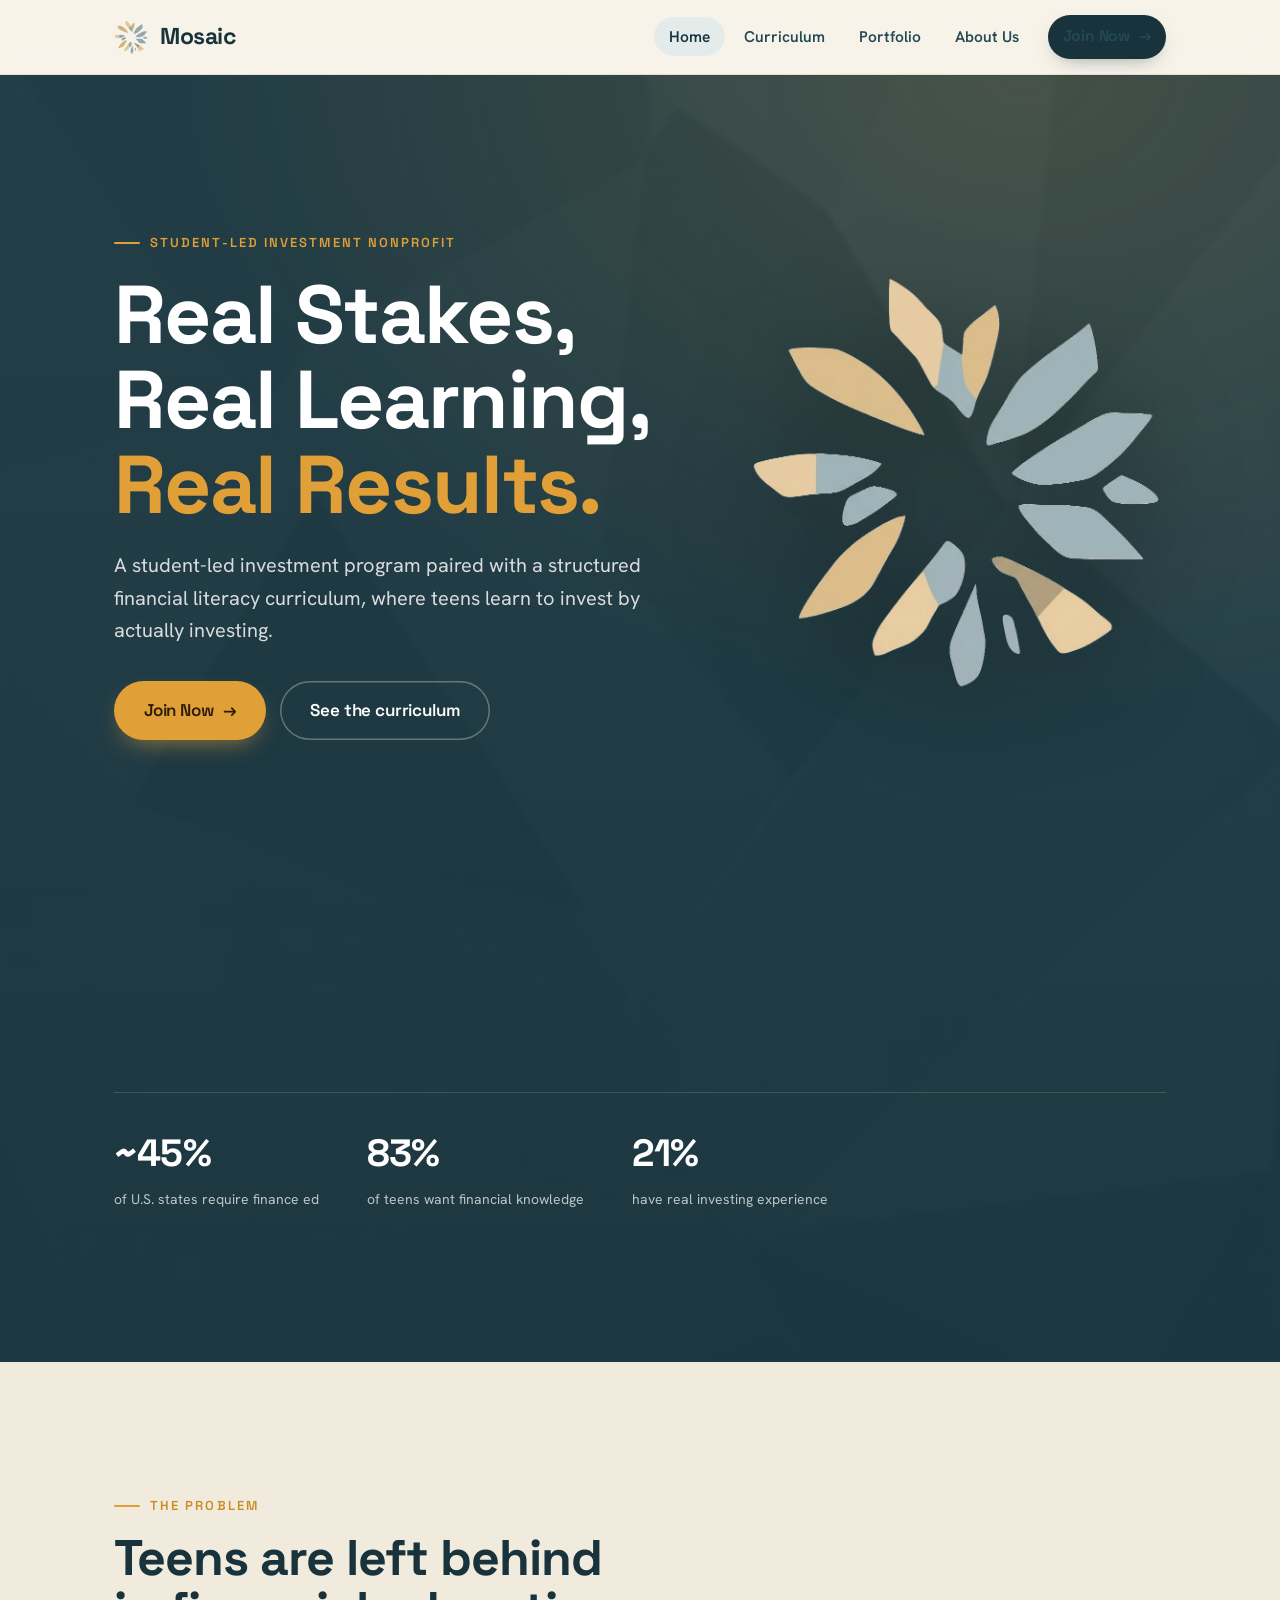
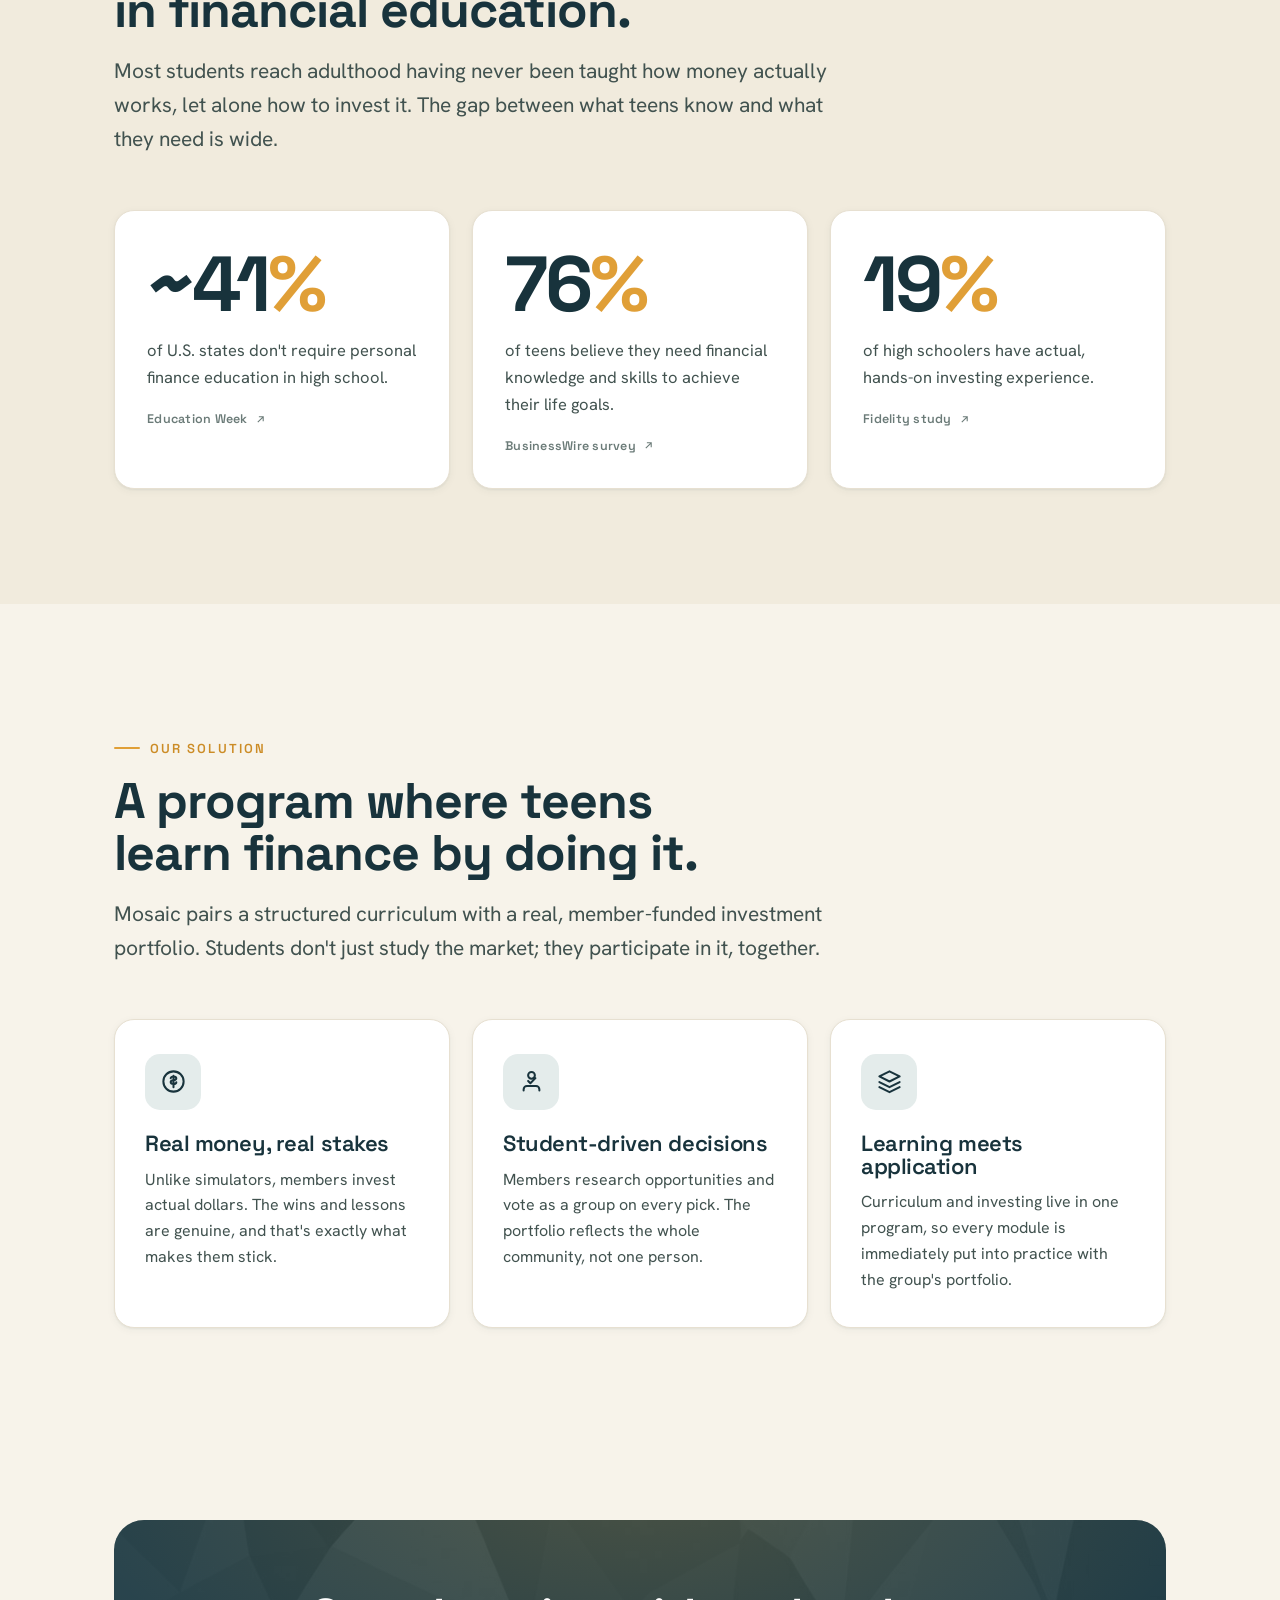
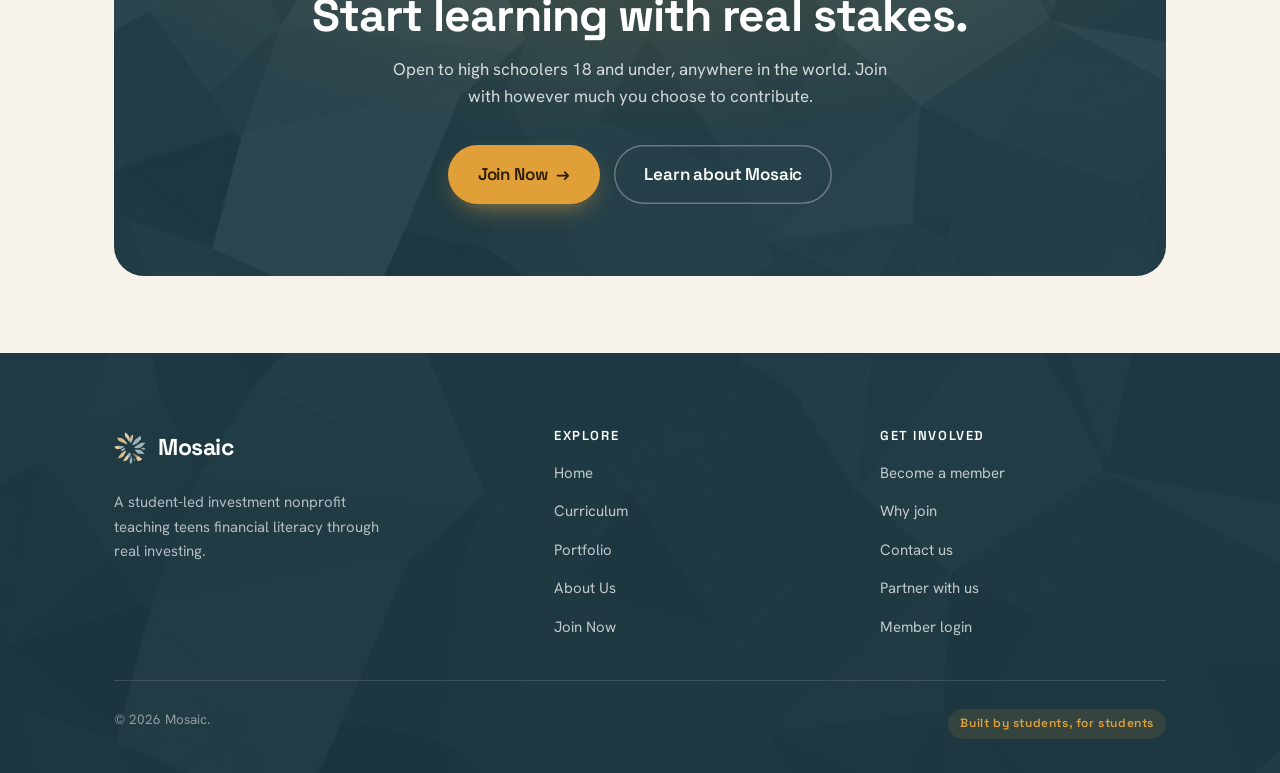
==== commit 9956bc10: "Add files via upload" ====
--- a/index.html
+++ b/index.html
@@ -162,6 +162,7 @@
           <li><a href="about.html">Why join</a></li>
           <li><a href="mailto:hello@mosaicinvest.org">Contact us</a></li>
           <li><a href="join.html">Partner with us</a></li>
+          <li><a href="members.html">Member login</a></li>
         </ul>
       </div>
     </div>
--- a/styles.css
+++ b/styles.css
@@ -906,3 +906,91 @@
 @media (max-width: 980px) {
   .holdings-grid, .closed-grid, .pitch-grid { grid-template-columns: 1fr; }
 }
+
+/* =================== MEMBERS AREA =================== */
+.notice {
+  border-radius: var(--radius-sm);
+  padding: 14px 18px;
+  margin-bottom: 24px;
+  font-size: 15px;
+  background: var(--teal-tint);
+  color: var(--teal-700);
+  border: 1px solid var(--teal-tint-2);
+}
+.notice--warn { background: #FBF1EC; color: #9a3d1c; border-color: #f0d6c9; }
+.notice--ok   { background: #E9F3EA; color: #2F6B3D; border-color: #cfe6d3; }
+.notice code { font-family: 'Space Grotesk', monospace; font-size: 13px; background: rgba(0,0,0,.05); padding: 1px 5px; border-radius: 5px; }
+
+.mtabs { display: flex; flex-wrap: wrap; gap: 8px; margin-bottom: 30px; border-bottom: 1px solid var(--line); }
+.mtab {
+  font-family: var(--display); font-weight: 600; font-size: 15px;
+  background: none; border: 0; cursor: pointer;
+  padding: 12px 18px; color: var(--muted);
+  border-bottom: 2px solid transparent; margin-bottom: -1px;
+  transition: color .2s var(--ease), border-color .2s var(--ease);
+}
+.mtab:hover { color: var(--ink); }
+.mtab.is-active { color: var(--ink); border-bottom-color: var(--gold); }
+
+.mtab-panel { animation: fadein .3s var(--ease) both; }
+@keyframes fadein { from { opacity: 0; transform: translateY(6px); } to { opacity: 1; transform: none; } }
+
+#pitch-list { display: grid; grid-template-columns: repeat(2, 1fr); gap: 22px; }
+@media (max-width: 980px) { #pitch-list { grid-template-columns: 1fr; } }
+
+.timing {
+  font-family: var(--display); font-size: 12.5px; font-weight: 600;
+  letter-spacing: .04em; color: var(--gold-600); margin: 4px 0 12px;
+}
+.pfield { margin: 0 0 12px; font-size: 15px; color: var(--body); }
+.pfield b {
+  display: block; font-family: var(--display); font-size: 11px; font-weight: 700;
+  letter-spacing: .12em; text-transform: uppercase; color: var(--teal-600); margin-bottom: 4px;
+}
+.counter {
+  margin: 4px 0 14px; padding: 14px 16px; font-size: 15px; color: var(--body);
+  background: var(--gold-tint); border: 1px solid var(--gold-soft); border-radius: var(--radius-sm);
+}
+.counter b {
+  display: block; font-family: var(--display); font-size: 11px; font-weight: 700;
+  letter-spacing: .12em; text-transform: uppercase; color: var(--gold-600); margin-bottom: 5px;
+}
+
+.tally { margin: 6px 0 14px; }
+.tally .bar { height: 10px; background: #F9E7E0; border-radius: 999px; overflow: hidden; }
+.tally .bar span { display: block; height: 100%; background: linear-gradient(90deg, var(--gold), var(--gold-600)); }
+.tally-meta { display: flex; justify-content: space-between; margin-top: 6px; font-size: 13px; color: var(--muted); font-family: var(--display); }
+
+.vote-actions { display: flex; gap: 10px; margin-top: 6px; }
+.vote-actions .btn { padding: 10px 18px; font-size: 14.5px; box-shadow: none; }
+.voted { font-family: var(--display); font-weight: 600; font-size: 14.5px; color: var(--teal-700); margin-top: 6px; }
+
+.ai-feedback {
+  margin-bottom: 22px; padding: 18px 20px; border-radius: var(--radius-sm);
+  background: #FBF1EC; border: 1px solid #f0d6c9; color: #7a3d1c; font-size: 15px;
+}
+.ai-feedback ul { margin: 12px 0 0; padding-left: 0; list-style: none; display: grid; gap: 10px; }
+.ai-feedback li { line-height: 1.5; }
+.ai-feedback span {
+  display: inline-block; font-family: var(--display); font-weight: 700; font-size: 11px;
+  letter-spacing: .08em; text-transform: uppercase; padding: 2px 8px; border-radius: 6px; margin-right: 6px;
+}
+.ai-feedback span.ok { background: #d7ecd9; color: #2F6B3D; }
+.ai-feedback span.no { background: #f4d3c6; color: #b4441f; }
+
+.ocard {
+  background: var(--paper); border: 1px solid var(--line); border-radius: var(--radius);
+  padding: 28px 26px; margin-bottom: 22px; box-shadow: var(--shadow-sm);
+}
+.ocard h3 { font-family: var(--display); font-size: 20px; margin-bottom: 6px; }
+.ocard .muted { color: var(--muted); font-size: 14px; margin-bottom: 16px; }
+.ogrid { display: grid; grid-template-columns: repeat(auto-fit, minmax(150px, 1fr)); gap: 14px; margin-bottom: 16px; }
+.ogrid .field { margin: 0; }
+.olist { list-style: none; margin: 0 0 16px; padding: 0; display: grid; gap: 8px; }
+.olist li {
+  display: flex; justify-content: space-between; align-items: center; gap: 14px;
+  padding: 10px 14px; background: var(--bg); border: 1px solid var(--line); border-radius: 10px; font-size: 14.5px;
+}
+.olist li.muted { color: var(--muted); justify-content: flex-start; }
+.olist .btn { padding: 7px 14px; font-size: 13px; box-shadow: none; }
+.obtns { display: flex; flex-wrap: wrap; gap: 12px; }
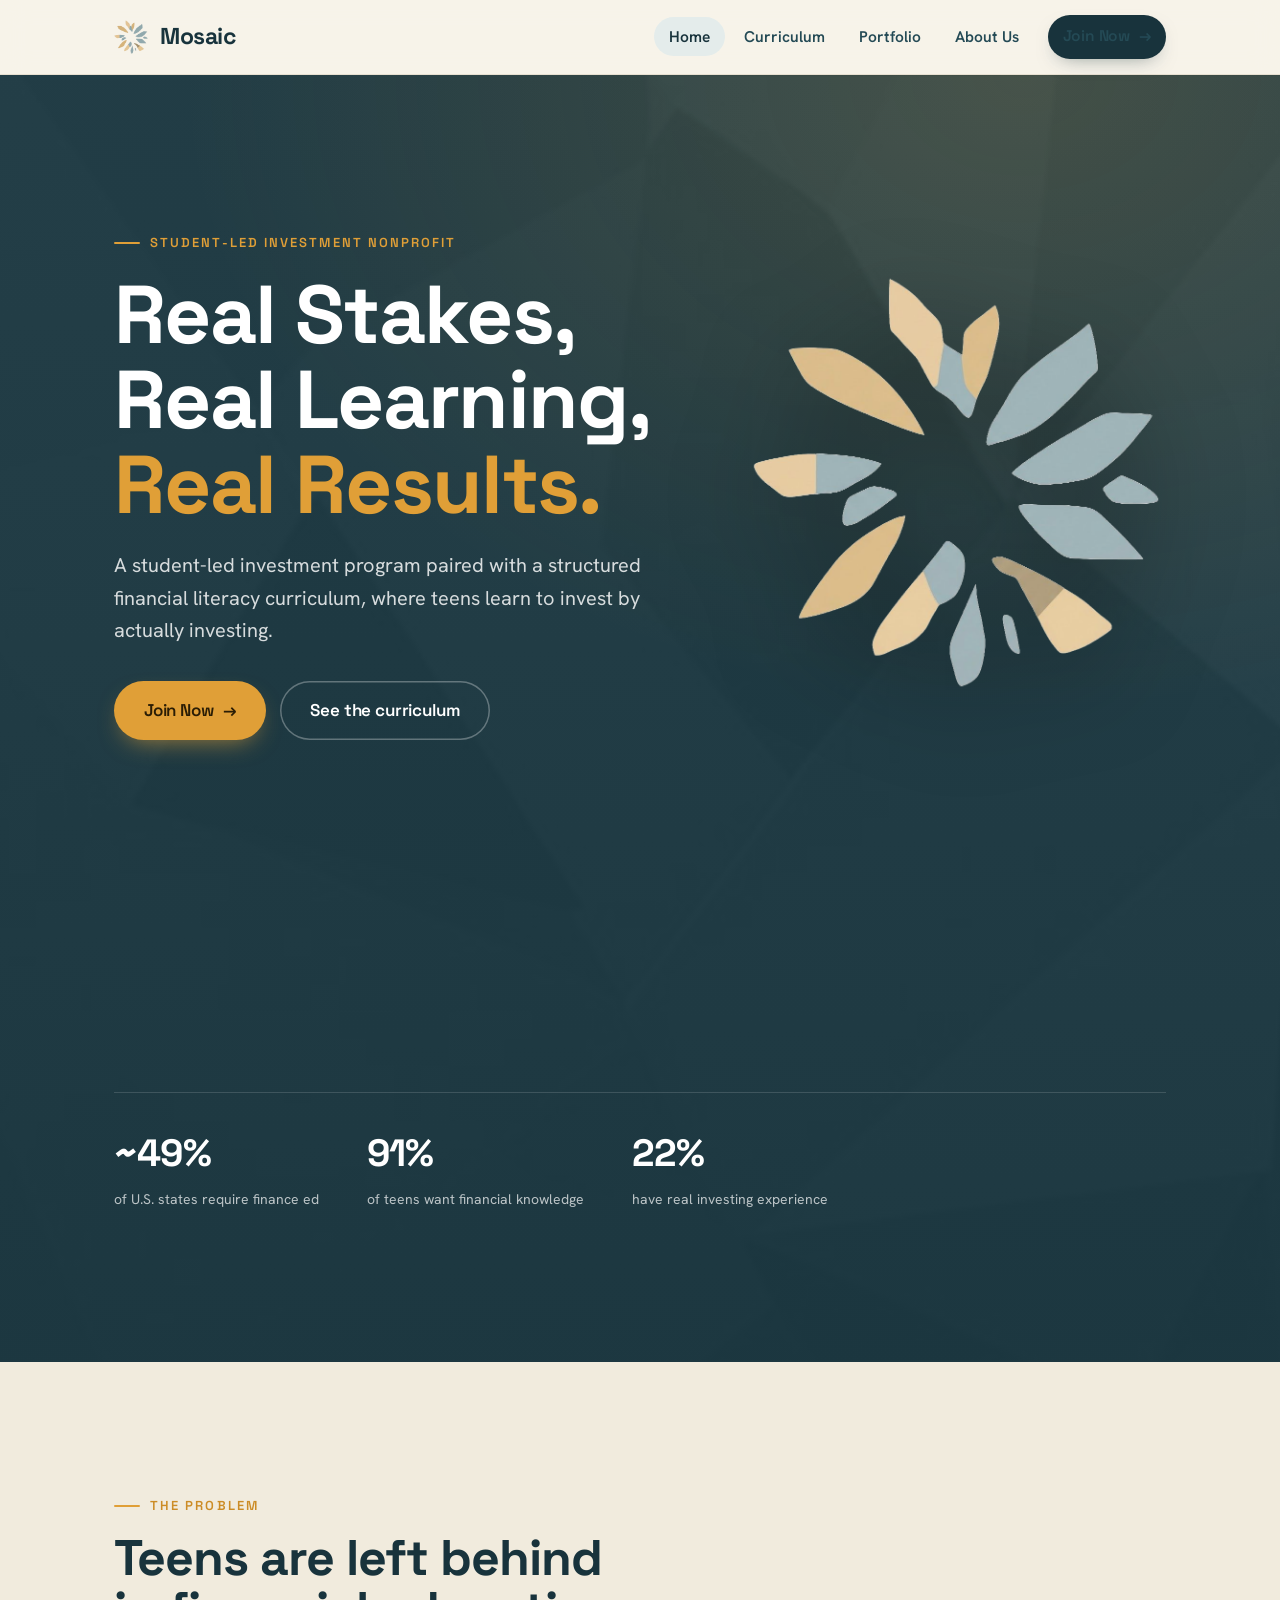
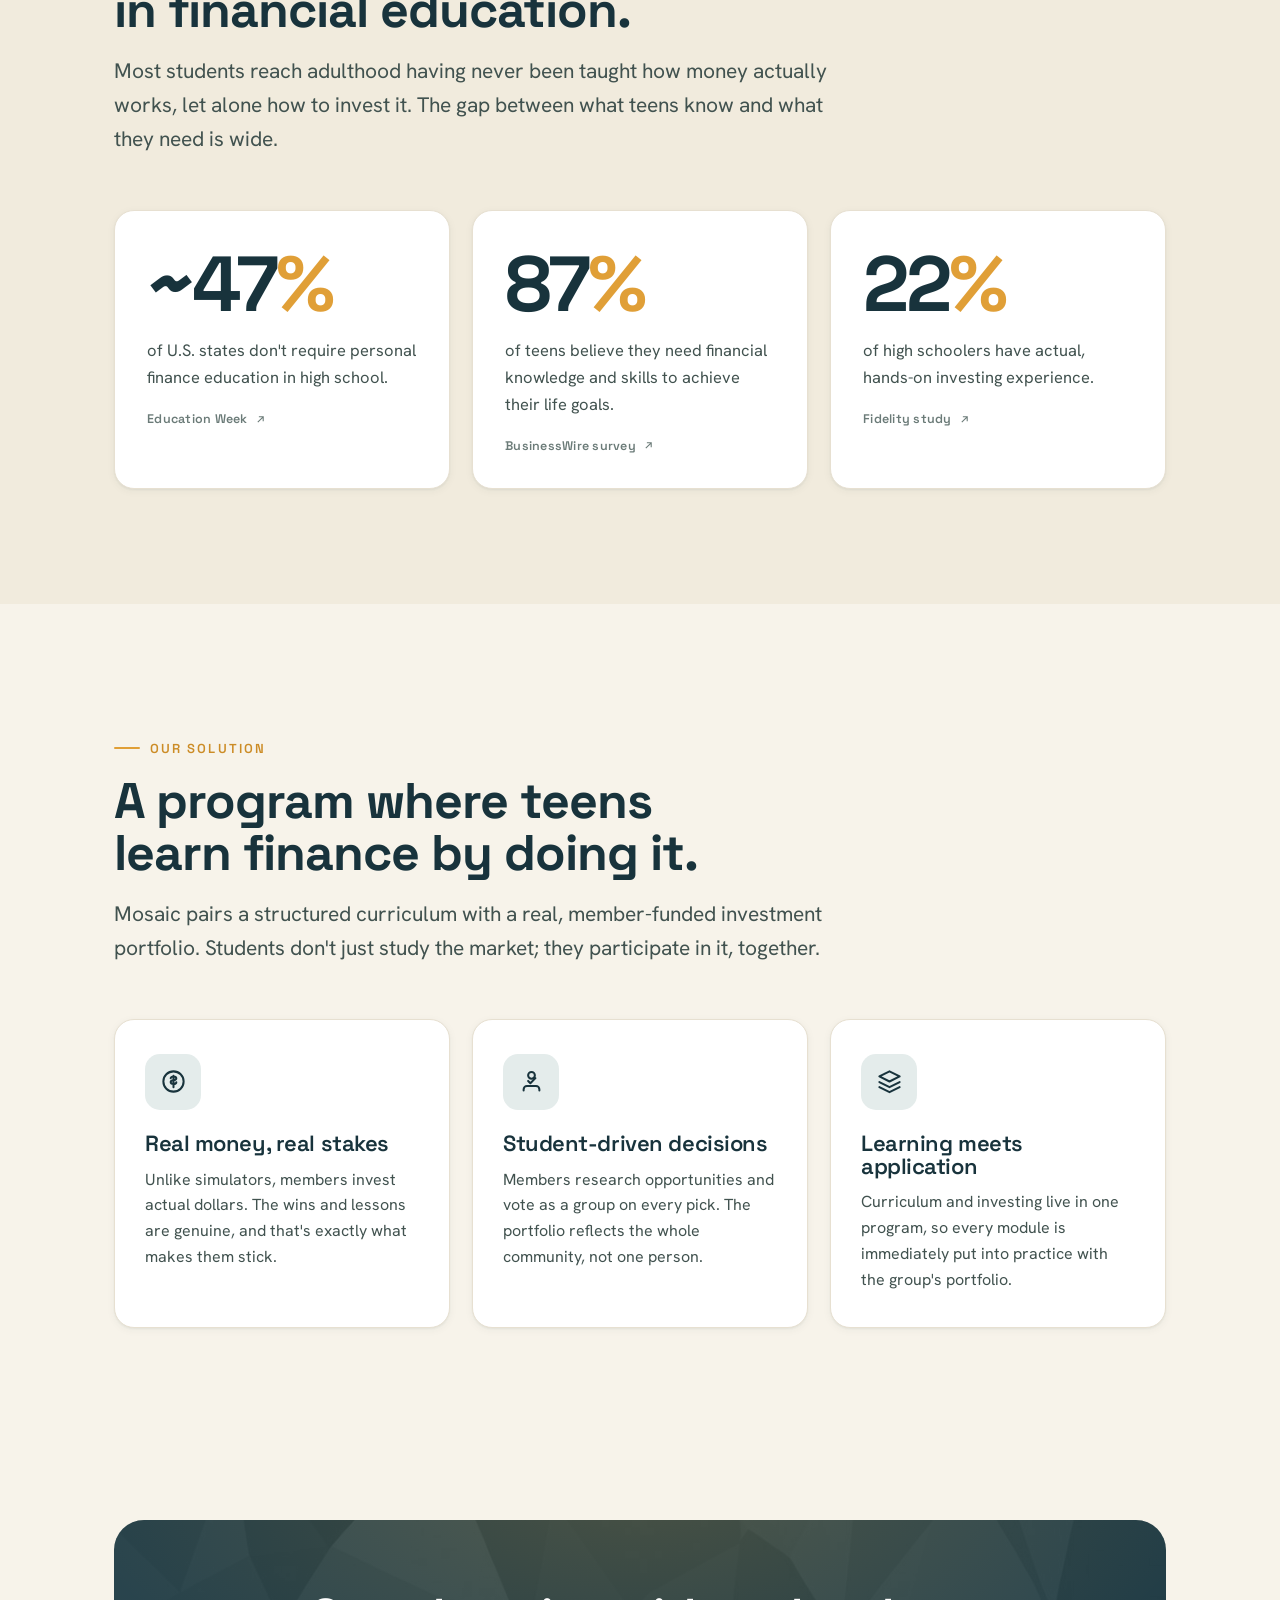
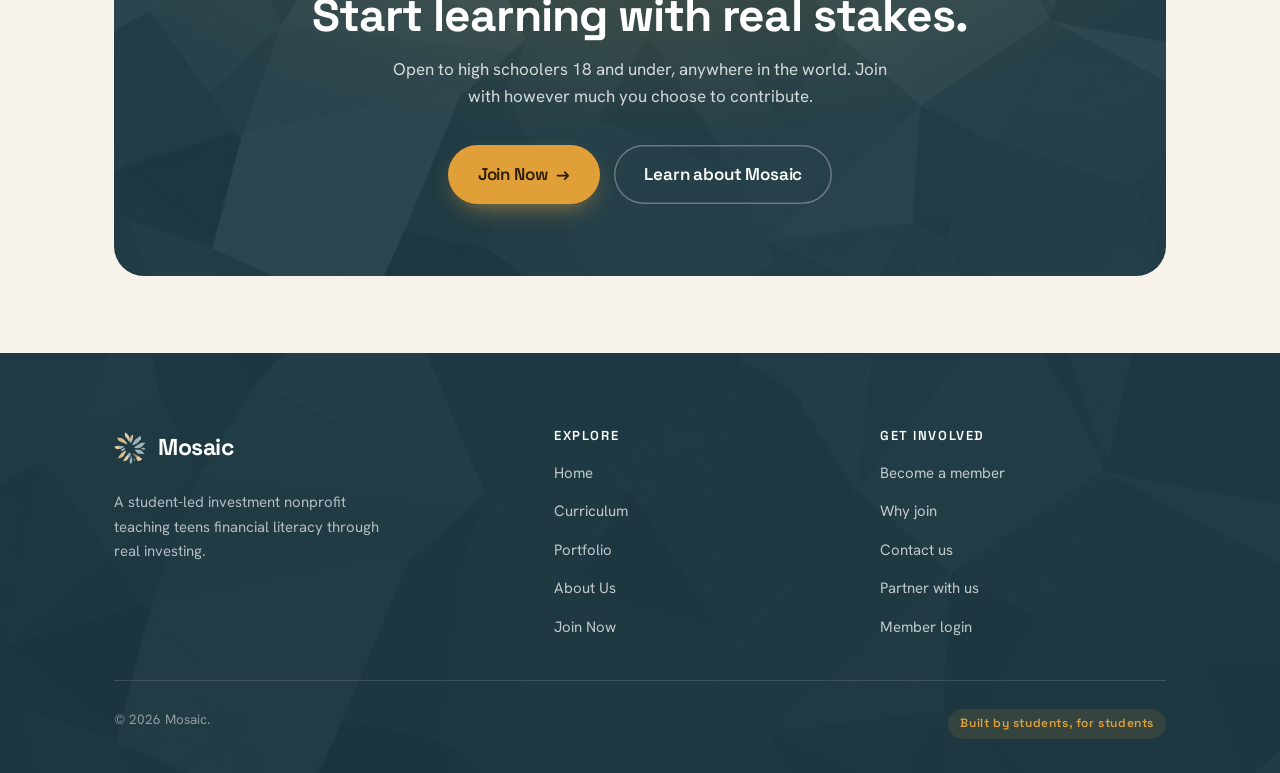
==== commit e84bdc6f: "Add files via upload" ====
--- a/index.html
+++ b/index.html
@@ -162,7 +162,7 @@
           <li><a href="about.html">Why join</a></li>
           <li><a href="mailto:hello@mosaicinvest.org">Contact us</a></li>
           <li><a href="join.html">Partner with us</a></li>
-          <li><a href="members.html">Member login</a></li>
+          <li><a href="portfolio.html#members">Member login</a></li>
         </ul>
       </div>
     </div>
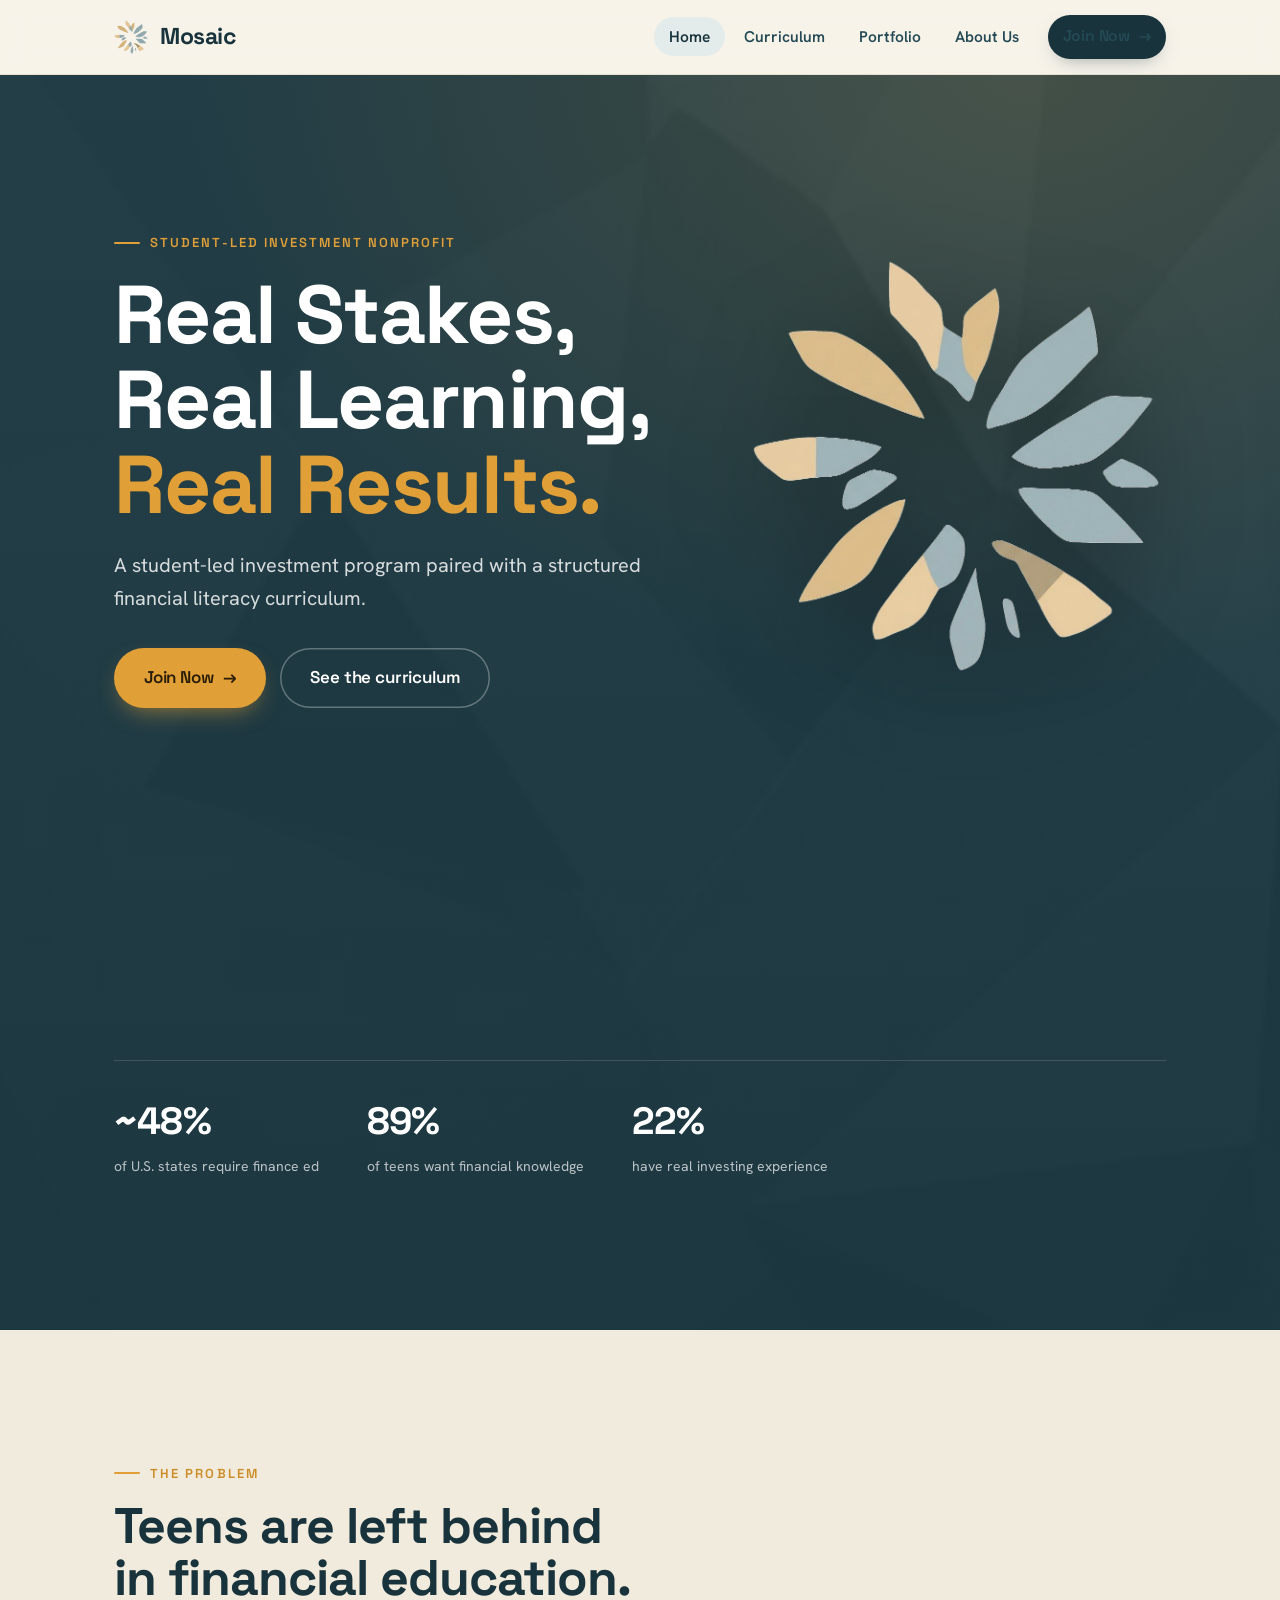
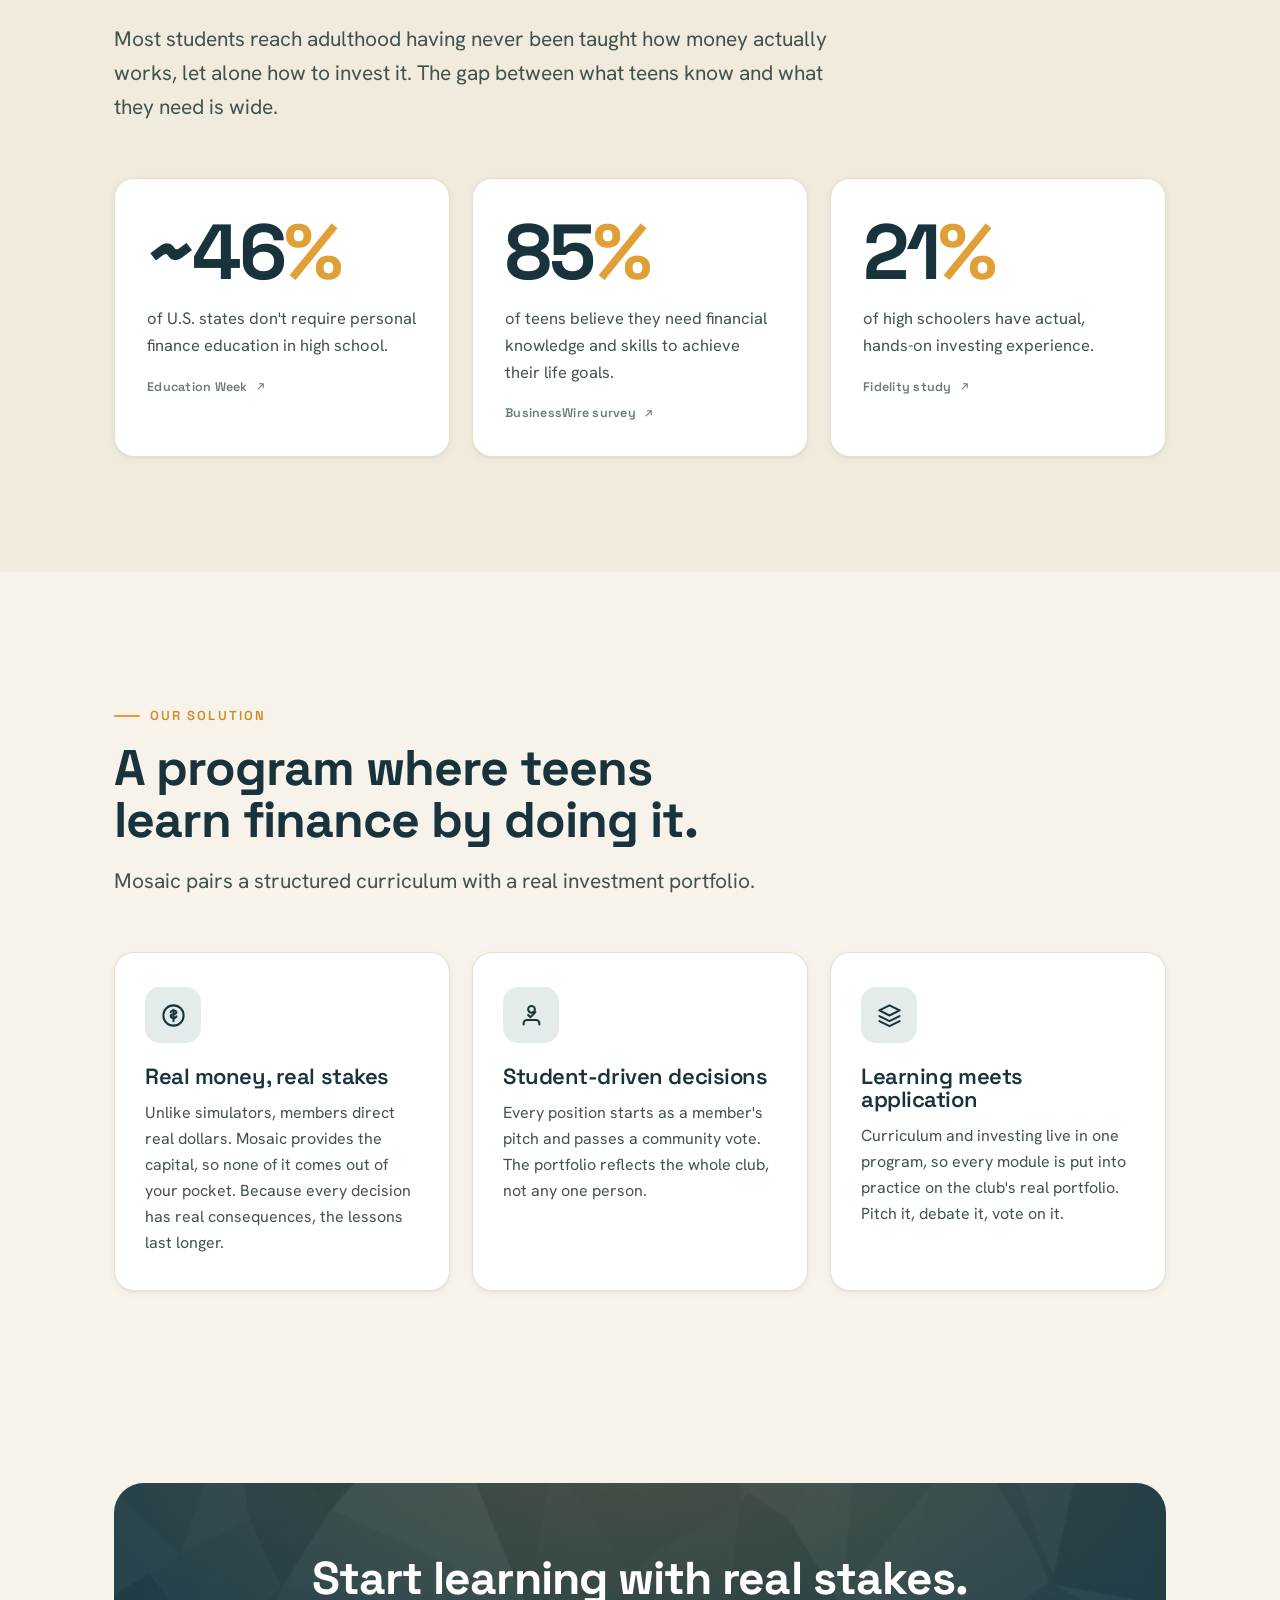
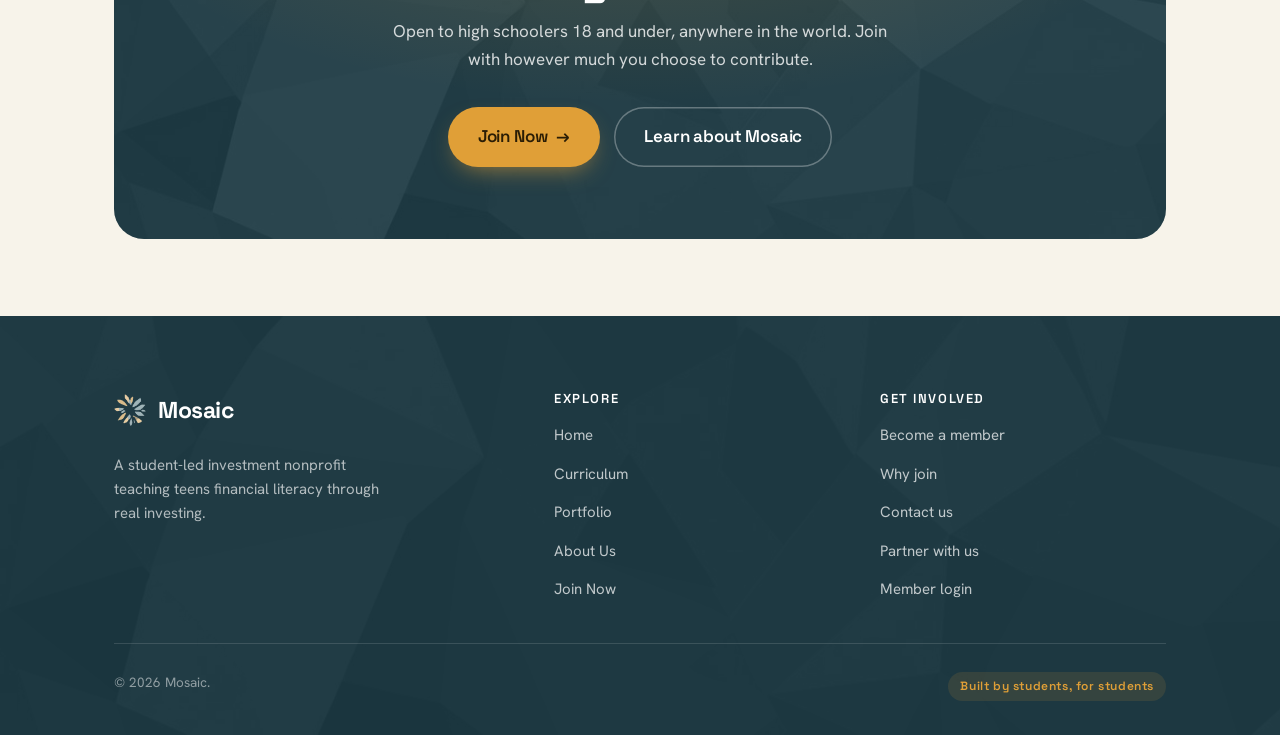
==== commit bcf17c02: "Add files via upload" ====
--- a/index.html
+++ b/index.html
@@ -36,7 +36,7 @@
       <div class="hero-copy reveal">
         <p class="eyebrow">Student-led investment nonprofit</p>
         <h1>Real Stakes,<br>Real Learning,<br><span class="accent">Real Results.</span></h1>
-        <p class="hero-sub">A student-led investment program paired with a structured financial literacy curriculum, where teens learn to invest by actually investing.</p>
+        <p class="hero-sub">A student-led investment program paired with a structured financial literacy curriculum.</p>
         <div class="hero-cta">
           <a class="btn btn--gold btn--lg" href="join.html">Join Now <span class="arr" aria-hidden="true">→</span></a>
           <a class="btn btn--on-teal-ghost btn--lg" href="curriculum.html">See the curriculum</a>
@@ -96,24 +96,24 @@
       <div class="shead reveal">
         <p class="eyebrow">Our Solution</p>
         <h2>A program where teens learn finance by doing it.</h2>
-        <p class="lede">Mosaic pairs a structured curriculum with a real, member-funded investment portfolio. Students don't just study the market; they participate in it, together.</p>
+        <p class="lede">Mosaic pairs a structured curriculum with a real investment portfolio.</p>
       </div>
 
       <div class="feature-grid">
         <article class="feature-card reveal">
           <div class="feat-ico"><svg viewBox="0 0 24 24" fill="none" stroke="#18333C" stroke-width="1.8" stroke-linecap="round"><circle cx="12" cy="12" r="9"/><path d="M12 7v10M9.5 9.2c0-1 1.1-1.7 2.5-1.7s2.5.6 2.5 1.7-1.1 1.6-2.5 1.6-2.5.7-2.5 1.7 1.1 1.7 2.5 1.7 2.5-.6 2.5-1.6"/></svg></div>
           <h3>Real money, real stakes</h3>
-          <p>Unlike simulators, members invest actual dollars. The wins and lessons are genuine, and that's exactly what makes them stick.</p>
+          <p>Unlike simulators, members direct real dollars. Mosaic provides the capital, so none of it comes out of your pocket. Because every decision has real consequences, the lessons last longer.</p>
         </article>
         <article class="feature-card reveal" data-delay="1">
           <div class="feat-ico"><svg viewBox="0 0 24 24" fill="none" stroke="#18333C" stroke-width="1.8" stroke-linecap="round" stroke-linejoin="round"><path d="M9 11.5 11 13.5 15.5 9"/><path d="M5 20v-1a3 3 0 0 1 3-3h8a3 3 0 0 1 3 3v1"/><circle cx="12" cy="6.5" r="3"/></svg></div>
           <h3>Student-driven decisions</h3>
-          <p>Members research opportunities and vote as a group on every pick. The portfolio reflects the whole community, not one person.</p>
+          <p>Every position starts as a member's pitch and passes a community vote. The portfolio reflects the whole club, not any one person.</p>
         </article>
         <article class="feature-card reveal" data-delay="2">
           <div class="feat-ico"><svg viewBox="0 0 24 24" fill="none" stroke="#18333C" stroke-width="1.8" stroke-linecap="round" stroke-linejoin="round"><path d="M12 3 21 7.5 12 12 3 7.5 12 3Z"/><path d="M3 12.5 12 17l9-4.5M3 17 12 21.5 21 17"/></svg></div>
           <h3>Learning meets application</h3>
-          <p>Curriculum and investing live in one program, so every module is immediately put into practice with the group's portfolio.</p>
+          <p>Curriculum and investing live in one program, so every module is put into practice on the club's real portfolio. Pitch it, debate it, vote on it.</p>
         </article>
       </div>
     </div>
--- a/styles.css
+++ b/styles.css
@@ -907,6 +907,113 @@
   .holdings-grid, .closed-grid, .pitch-grid { grid-template-columns: 1fr; }
 }
 
+/* =================== PERFORMANCE CHART =================== */
+.chart-card {
+  background: var(--paper);
+  border: 1px solid var(--line);
+  border-radius: var(--radius);
+  padding: 26px 26px 16px;
+  margin-top: 44px;
+  box-shadow: var(--shadow-sm);
+}
+.chart-head {
+  display: flex;
+  justify-content: space-between;
+  align-items: flex-start;
+  gap: 18px;
+  flex-wrap: wrap;
+}
+.chart-label {
+  font-family: var(--display);
+  font-size: 11px;
+  font-weight: 700;
+  letter-spacing: .12em;
+  text-transform: uppercase;
+  color: var(--teal-600);
+}
+.chart-value {
+  font-family: var(--display);
+  font-weight: 700;
+  font-size: clamp(28px, 4vw, 38px);
+  letter-spacing: -.02em;
+  color: var(--ink);
+  line-height: 1.05;
+  margin-top: 4px;
+}
+.chart-delta {
+  font-family: var(--display);
+  font-weight: 600;
+  font-size: 14px;
+  margin-top: 6px;
+}
+.chart-delta.up   { color: #1F8A45; }
+.chart-delta.down { color: #B4441F; }
+
+.range-btns { display: flex; gap: 6px; }
+.rbtn {
+  font-family: var(--display);
+  font-weight: 600;
+  font-size: 13px;
+  padding: 7px 13px;
+  border-radius: 999px;
+  border: 1px solid var(--line);
+  background: var(--bg);
+  color: var(--muted);
+  cursor: pointer;
+  transition: background .2s var(--ease), color .2s var(--ease), border-color .2s var(--ease);
+}
+.rbtn:hover { color: var(--ink); background: var(--teal-tint); }
+.rbtn.is-active { background: var(--teal); border-color: var(--teal); color: #fff; }
+
+.chart-wrap { position: relative; margin-top: 14px; }
+.chart-wrap svg { display: block; width: 100%; height: auto; font-family: var(--sans); }
+
+.chart-tip {
+  position: absolute;
+  display: none;
+  pointer-events: none;
+  z-index: 5;
+  background: var(--paper);
+  border: 1px solid var(--line);
+  border-radius: 10px;
+  padding: 8px 12px;
+  box-shadow: var(--shadow);
+  min-width: 96px;
+}
+.chart-tip b {
+  display: block;
+  font-family: var(--display);
+  font-size: 15px;
+  color: var(--ink);
+}
+.chart-tip span { font-size: 12px; color: var(--muted); }
+
+.chart-data { margin-top: 8px; border-top: 1px solid var(--line); padding: 10px 2px 4px; }
+.chart-data summary {
+  cursor: pointer;
+  font-family: var(--display);
+  font-weight: 600;
+  font-size: 13px;
+  color: var(--muted);
+}
+.chart-data summary:hover { color: var(--ink); }
+.chart-table-wrap { max-height: 240px; overflow: auto; margin-top: 10px; }
+.chart-table-wrap table { width: 100%; border-collapse: collapse; font-size: 13.5px; }
+.chart-table-wrap th, .chart-table-wrap td {
+  text-align: left;
+  padding: 6px 10px;
+  border-bottom: 1px solid var(--line);
+  color: var(--body);
+}
+.chart-table-wrap th {
+  font-family: var(--display);
+  font-size: 11.5px;
+  letter-spacing: .08em;
+  text-transform: uppercase;
+  color: var(--muted);
+}
+.chart-table-wrap td.num, .chart-table-wrap th:last-child { text-align: right; font-variant-numeric: tabular-nums; }
+
 /* =================== MEMBERS AREA =================== */
 .notice {
   border-radius: var(--radius-sm);
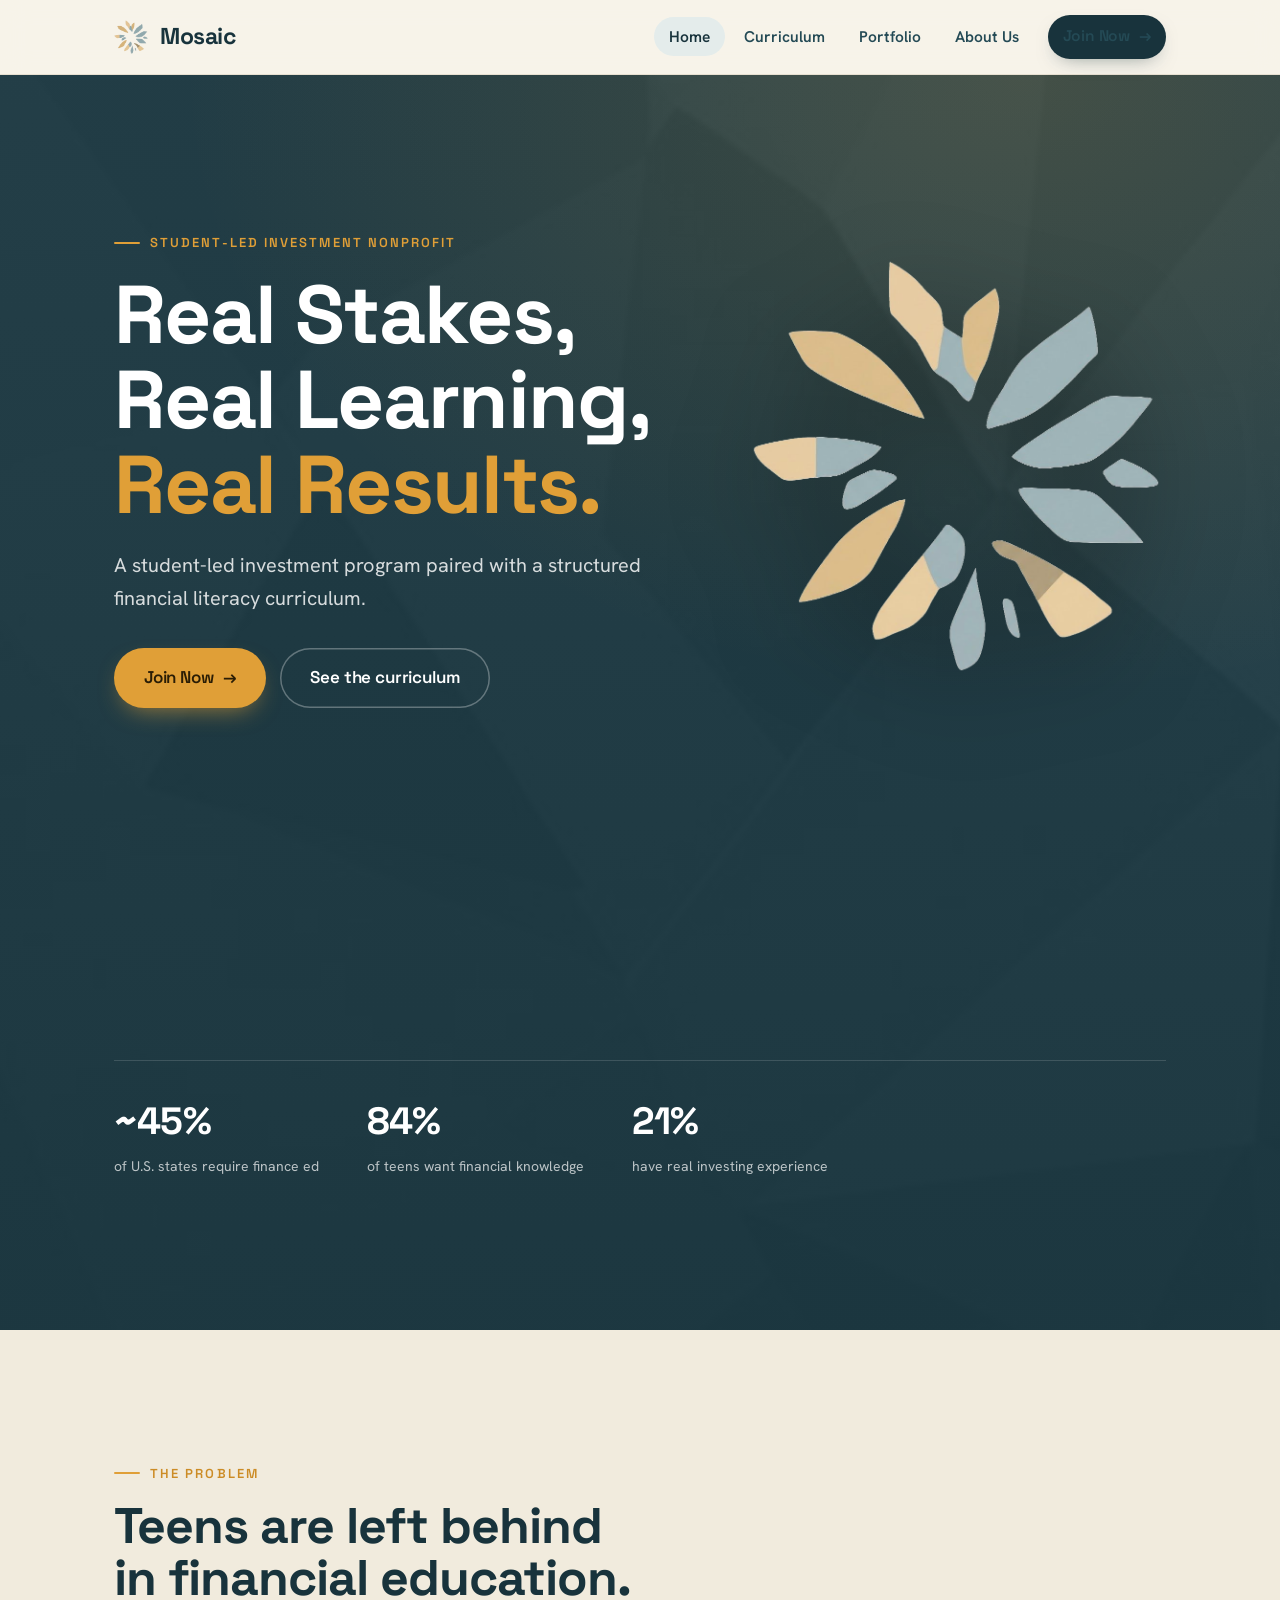
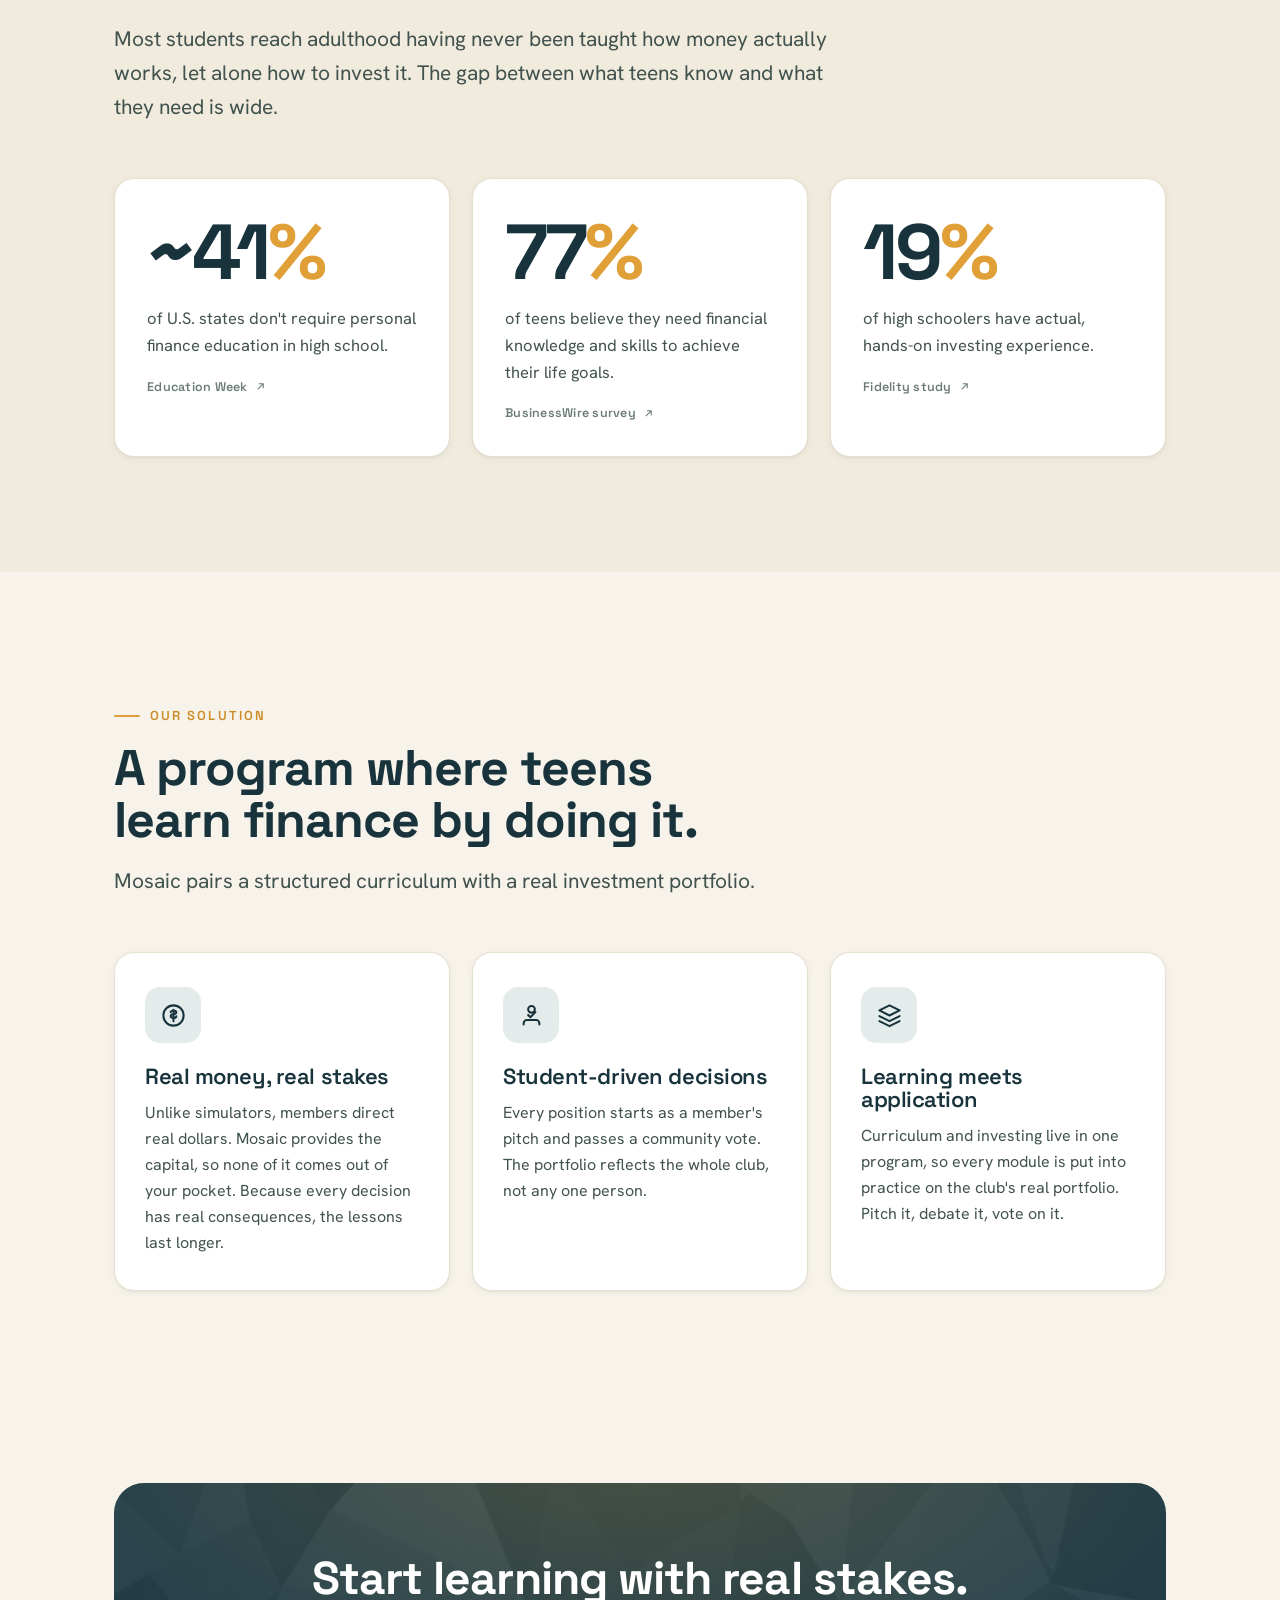
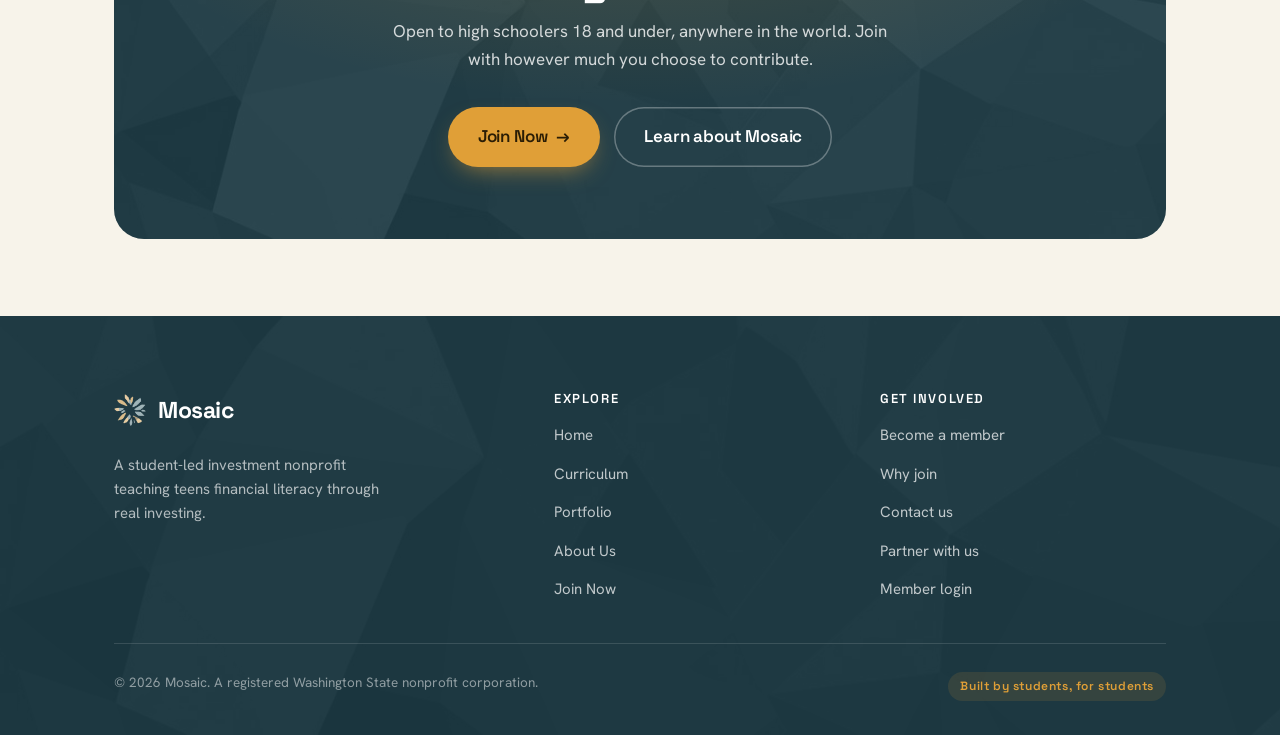
==== commit fea6d98f: "Add files via upload" ====
--- a/index.html
+++ b/index.html
@@ -167,7 +167,7 @@
       </div>
     </div>
     <div class="footer-bot">
-      <span>© 2026 Mosaic. </span>
+      <span>© 2026 Mosaic. A registered Washington State nonprofit corporation. </span>
       <span class="badge">Built by students, for students</span>
     </div>
   </div>
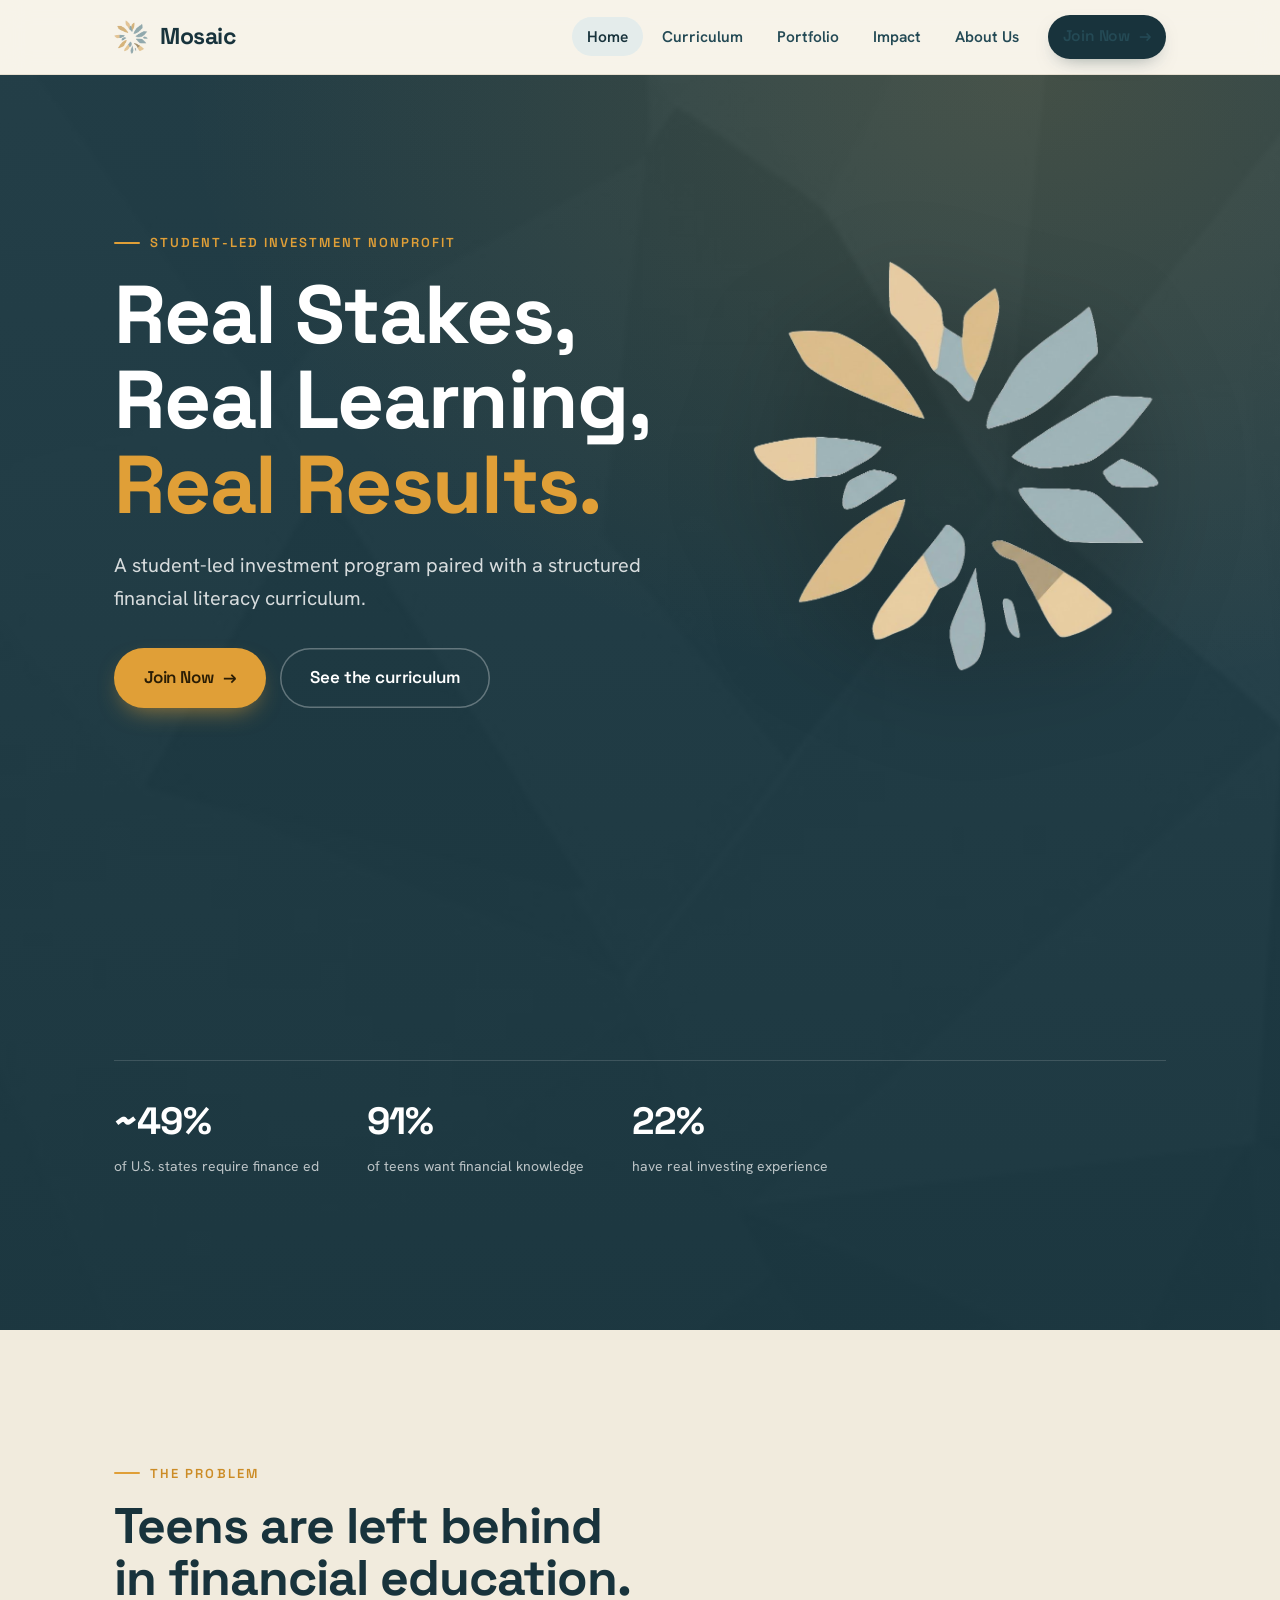
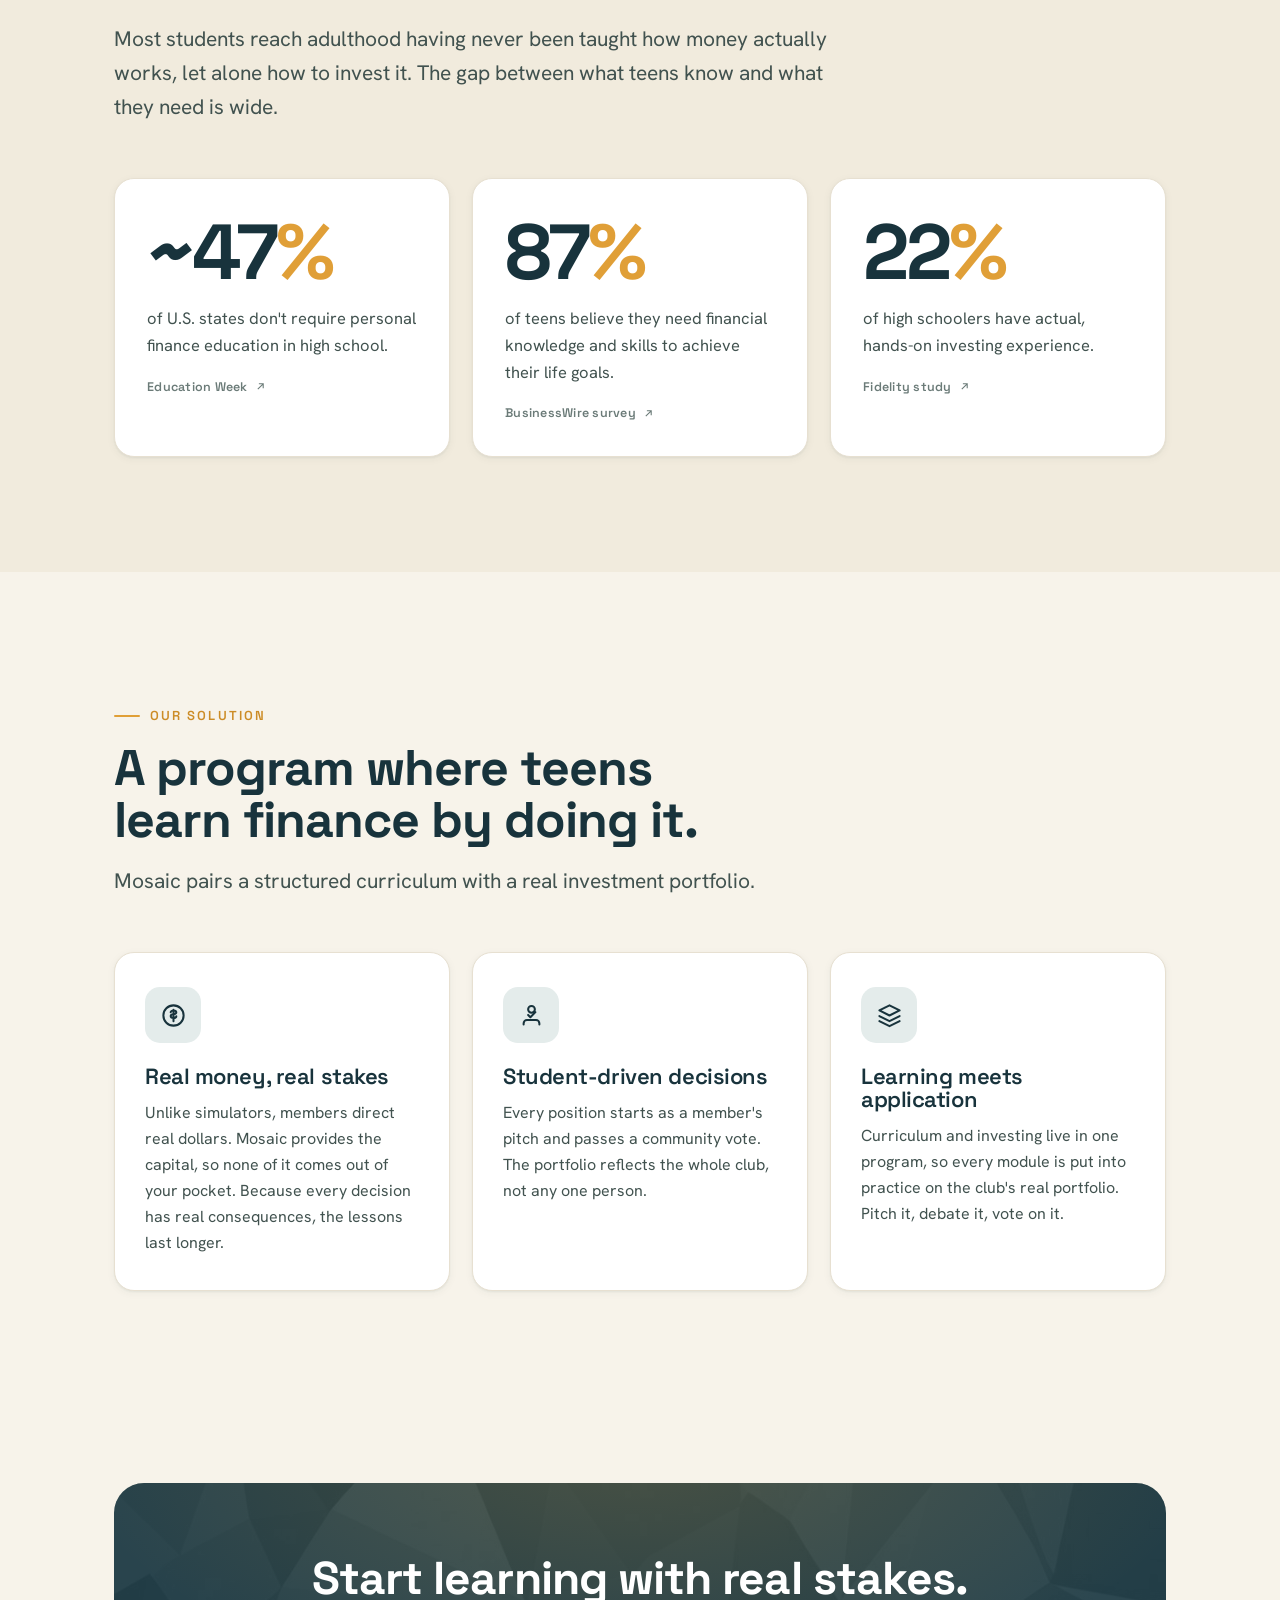
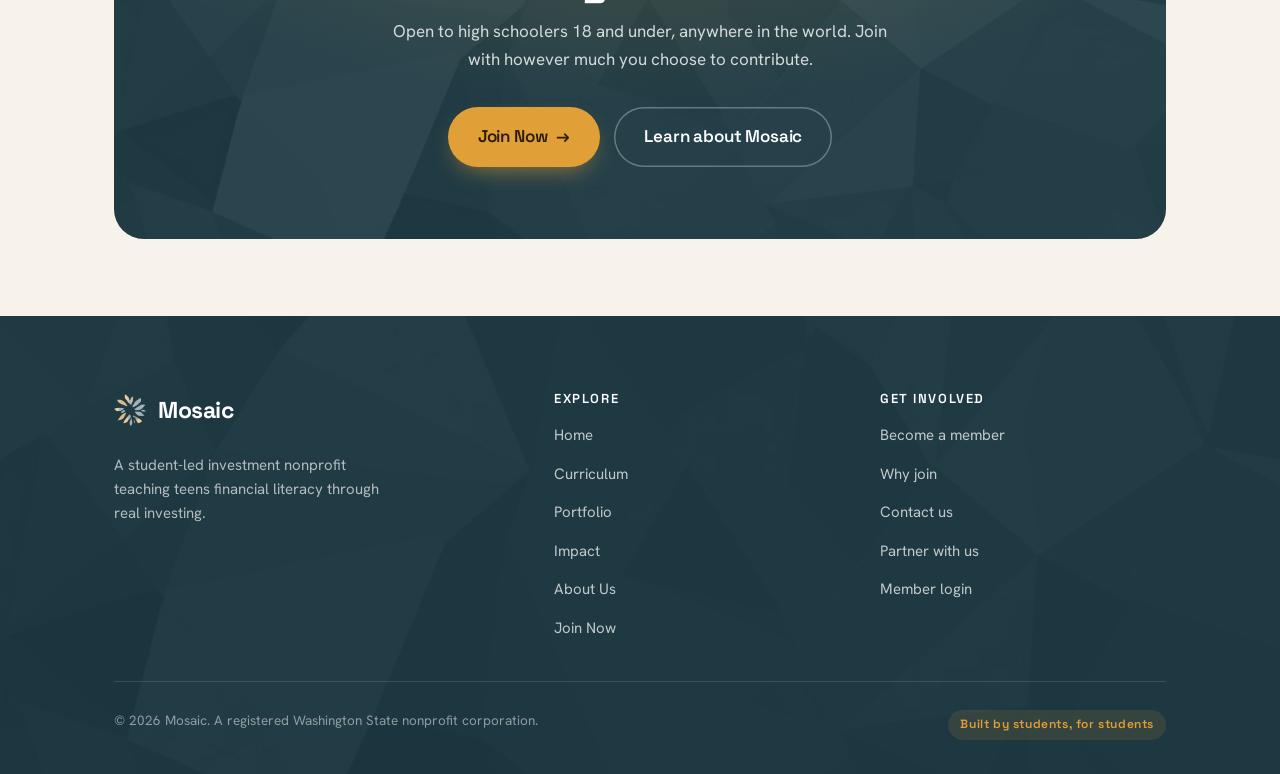
==== commit 5b02c456: "Add files via upload" ====
--- a/index.html
+++ b/index.html
@@ -22,6 +22,7 @@
         <li><a href="index.html" data-page="index.html">Home</a></li>
         <li><a href="curriculum.html" data-page="curriculum.html">Curriculum</a></li>
         <li><a href="portfolio.html" data-page="portfolio.html">Portfolio</a></li>
+        <li><a href="impact.html" data-page="impact.html">Impact</a></li>
         <li><a href="about.html" data-page="about.html">About Us</a></li>
         <li><a class="btn" href="join.html">Join Now <span class="arr" aria-hidden="true">→</span></a></li>
       </ul>
@@ -151,6 +152,7 @@
           <li><a href="index.html">Home</a></li>
           <li><a href="curriculum.html">Curriculum</a></li>
           <li><a href="portfolio.html">Portfolio</a></li>
+          <li><a href="impact.html">Impact</a></li>
           <li><a href="about.html">About Us</a></li>
           <li><a href="join.html">Join Now</a></li>
         </ul>
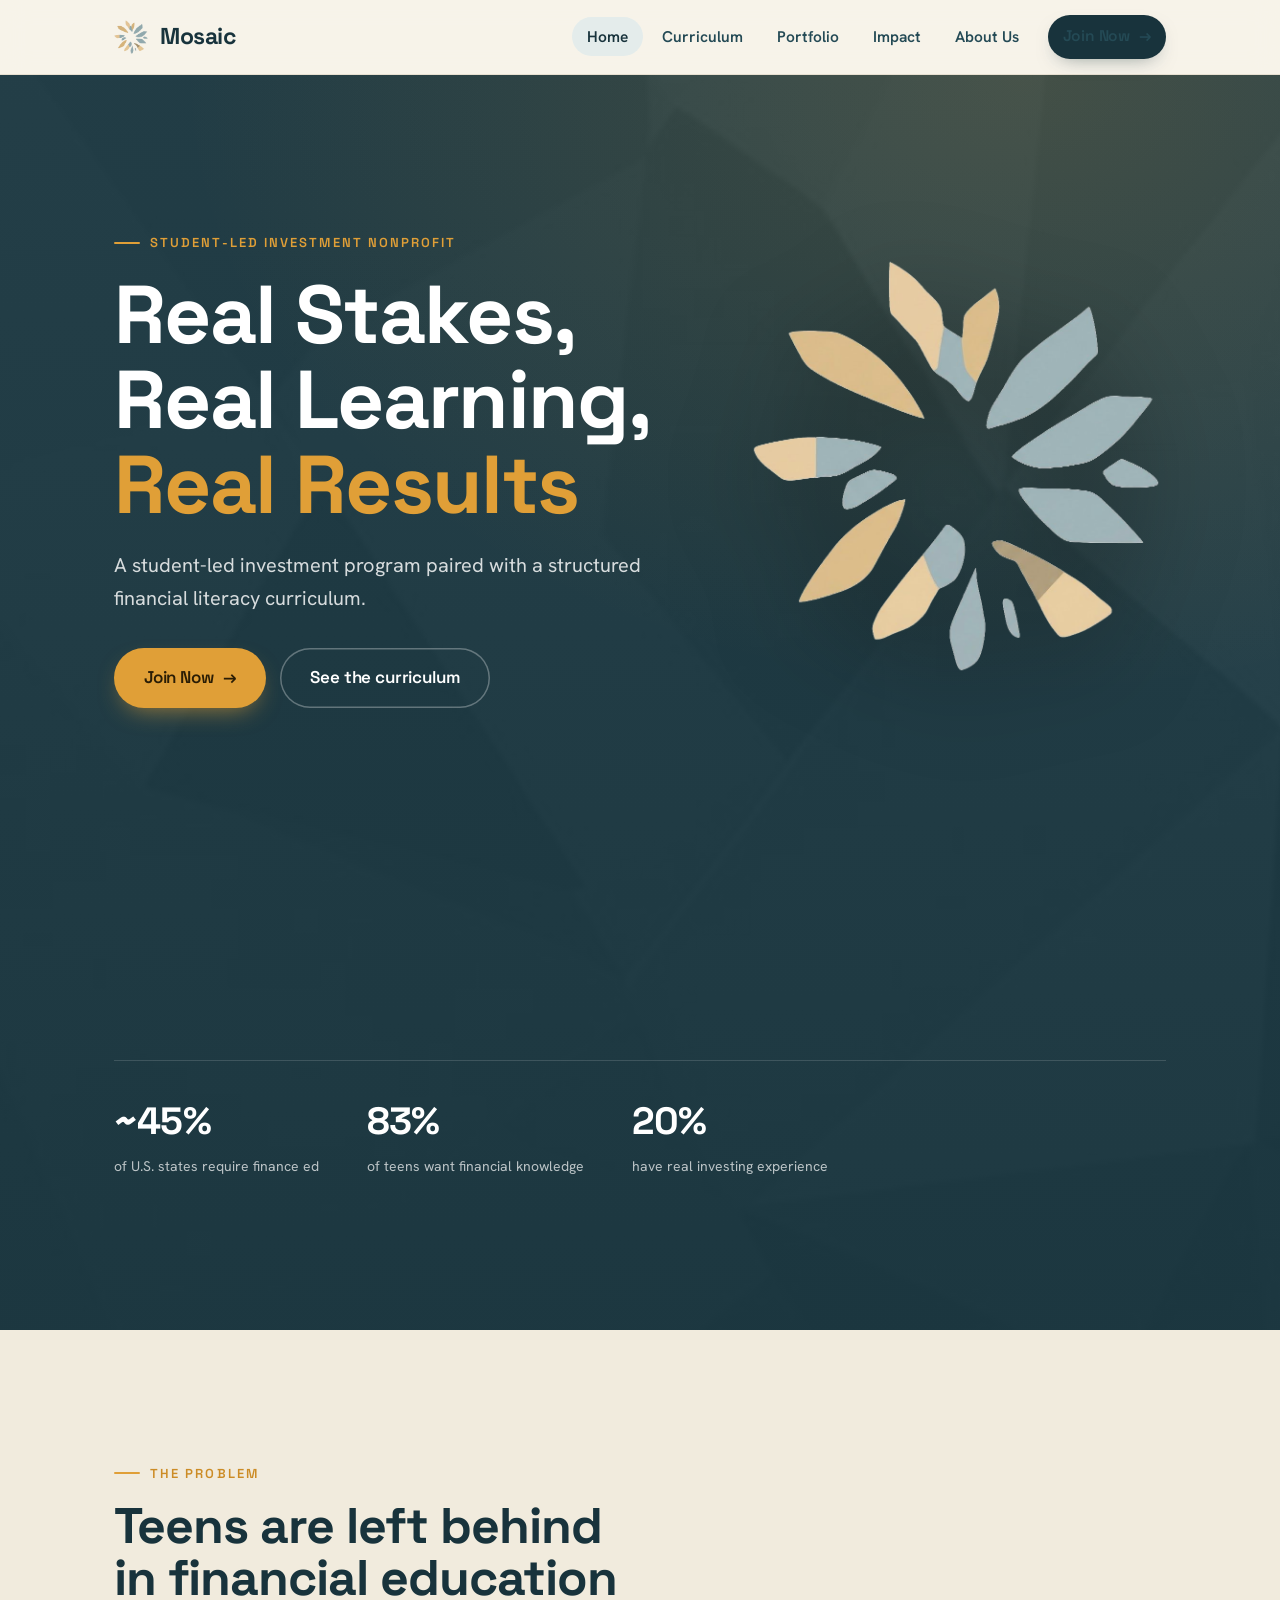
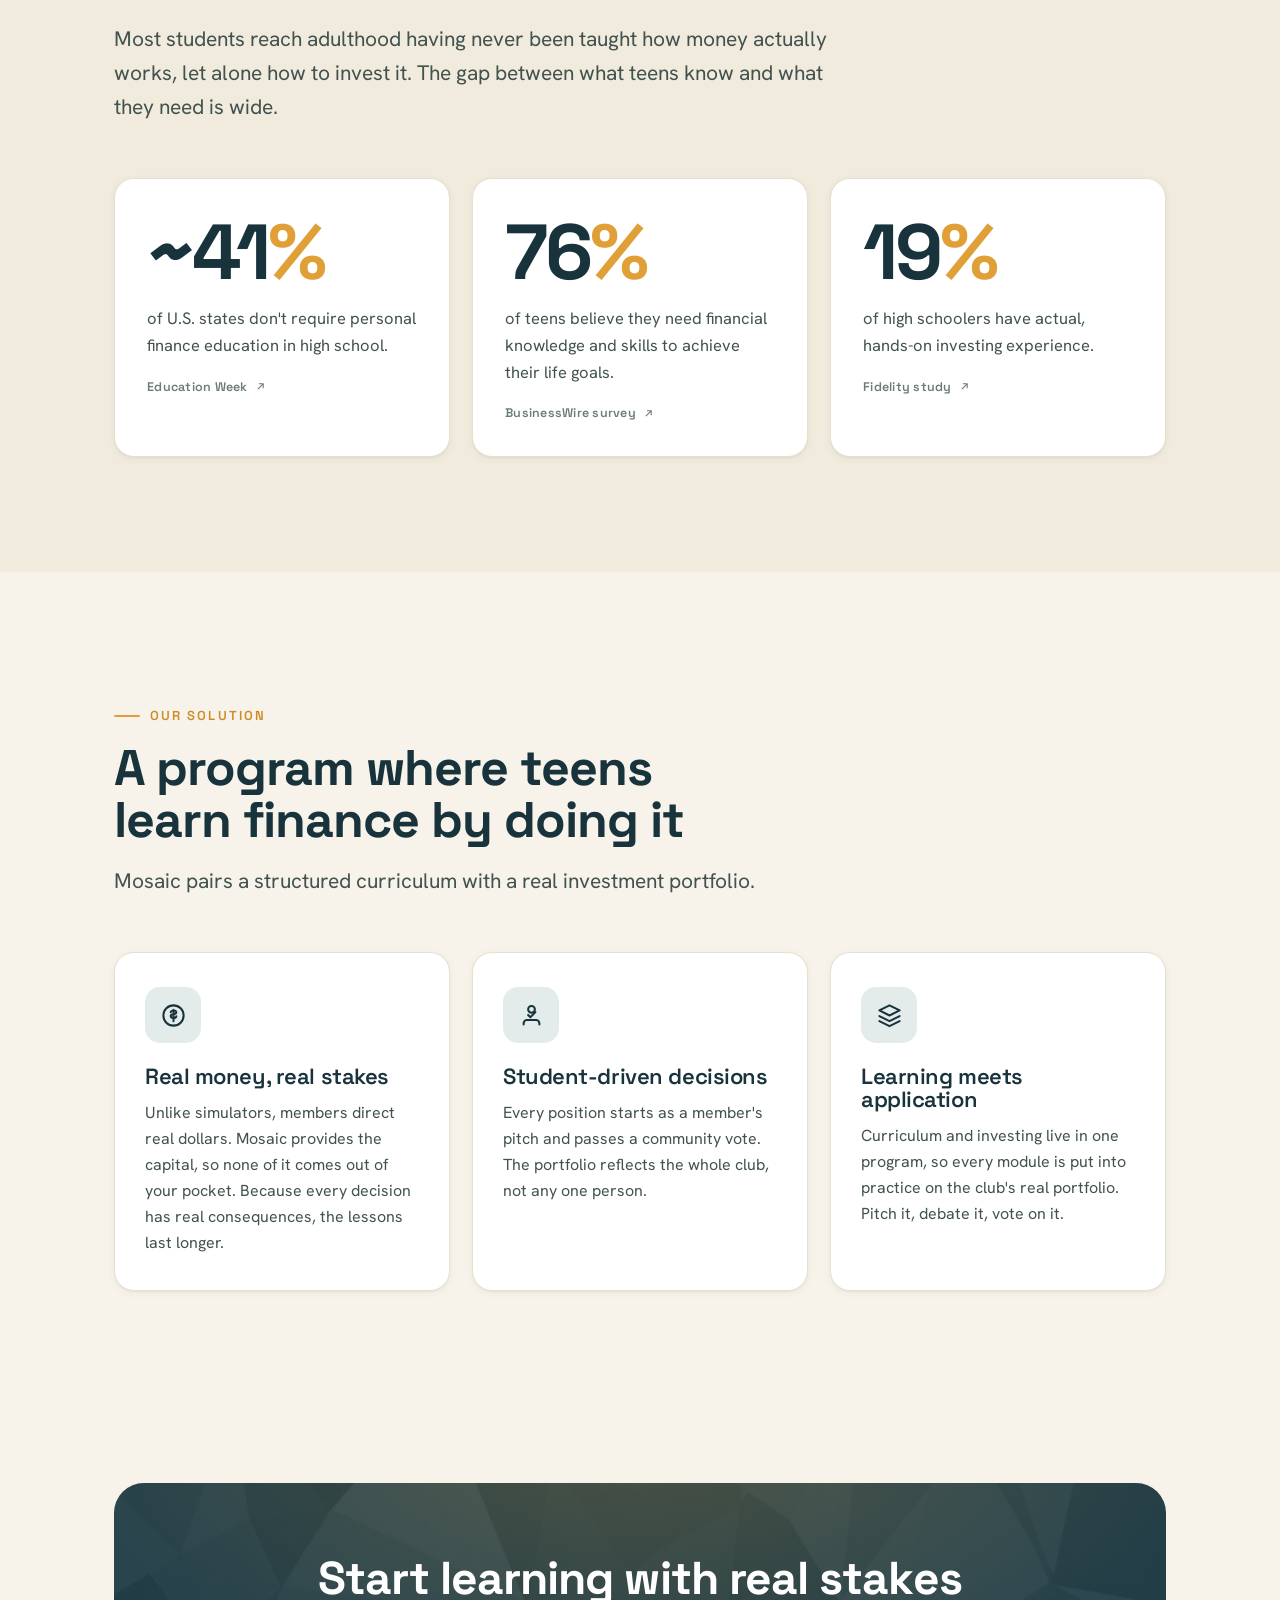
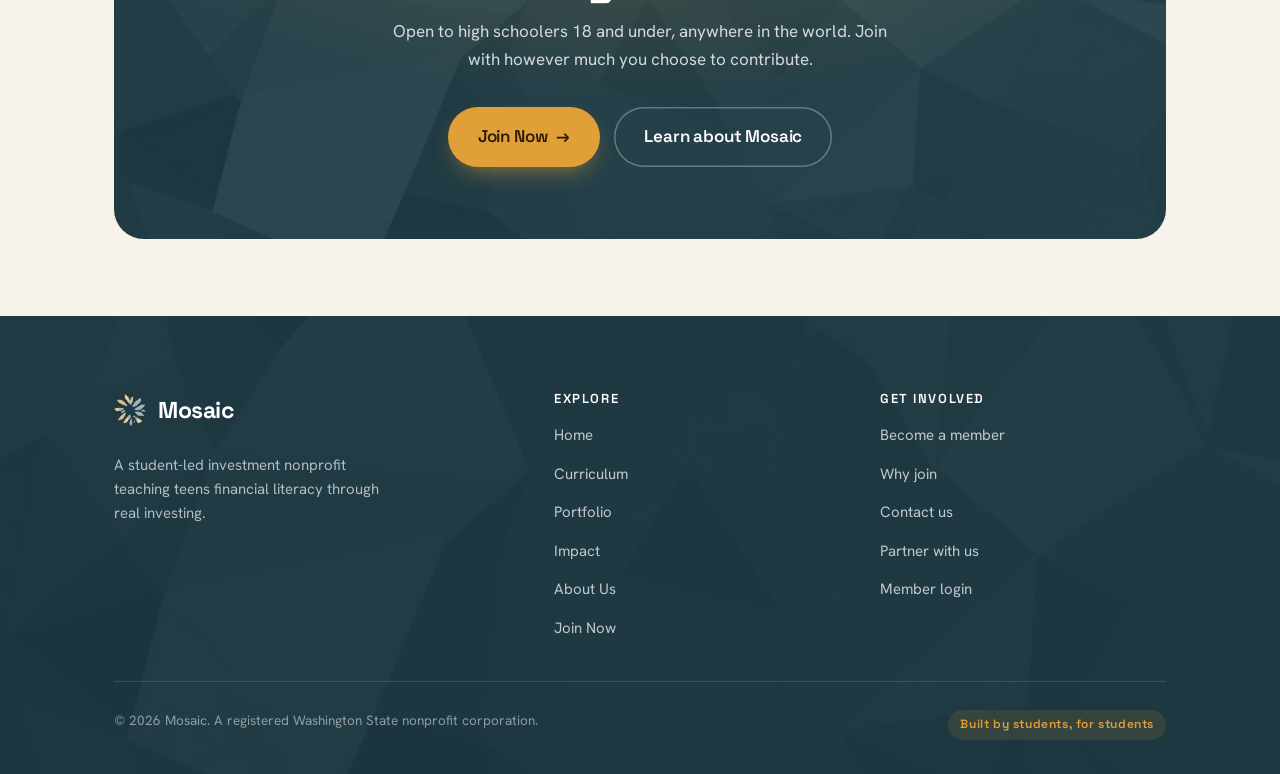
==== commit 8af10d2e: "Add files via upload" ====
--- a/index.html
+++ b/index.html
@@ -36,7 +36,7 @@
     <div class="container hero-home">
       <div class="hero-copy reveal">
         <p class="eyebrow">Student-led investment nonprofit</p>
-        <h1>Real Stakes,<br>Real Learning,<br><span class="accent">Real Results.</span></h1>
+        <h1>Real Stakes,<br>Real Learning,<br><span class="accent">Real Results</span></h1>
         <p class="hero-sub">A student-led investment program paired with a structured financial literacy curriculum.</p>
         <div class="hero-cta">
           <a class="btn btn--gold btn--lg" href="join.html">Join Now <span class="arr" aria-hidden="true">→</span></a>
@@ -61,7 +61,7 @@
     <div class="container">
       <div class="shead reveal">
         <p class="eyebrow">The Problem</p>
-        <h2>Teens are left behind in financial education.</h2>
+        <h2>Teens are left behind in financial education</h2>
         <p class="lede">Most students reach adulthood having never been taught how money actually works, let alone how to invest it. The gap between what teens know and what they need is wide.</p>
       </div>
 
@@ -96,7 +96,7 @@
     <div class="container">
       <div class="shead reveal">
         <p class="eyebrow">Our Solution</p>
-        <h2>A program where teens learn finance by doing it.</h2>
+        <h2>A program where teens learn finance by doing it</h2>
         <p class="lede">Mosaic pairs a structured curriculum with a real investment portfolio.</p>
       </div>
 
@@ -124,7 +124,7 @@
   <section class="section section--tight">
     <div class="container">
       <div class="cta-band reveal">
-        <h2>Start learning with real stakes.</h2>
+        <h2>Start learning with real stakes</h2>
         <p>Open to high schoolers 18 and under, anywhere in the world. Join with however much you choose to contribute.</p>
         <div class="hero-cta">
           <a class="btn btn--gold btn--lg" href="join.html">Join Now <span class="arr" aria-hidden="true">→</span></a>
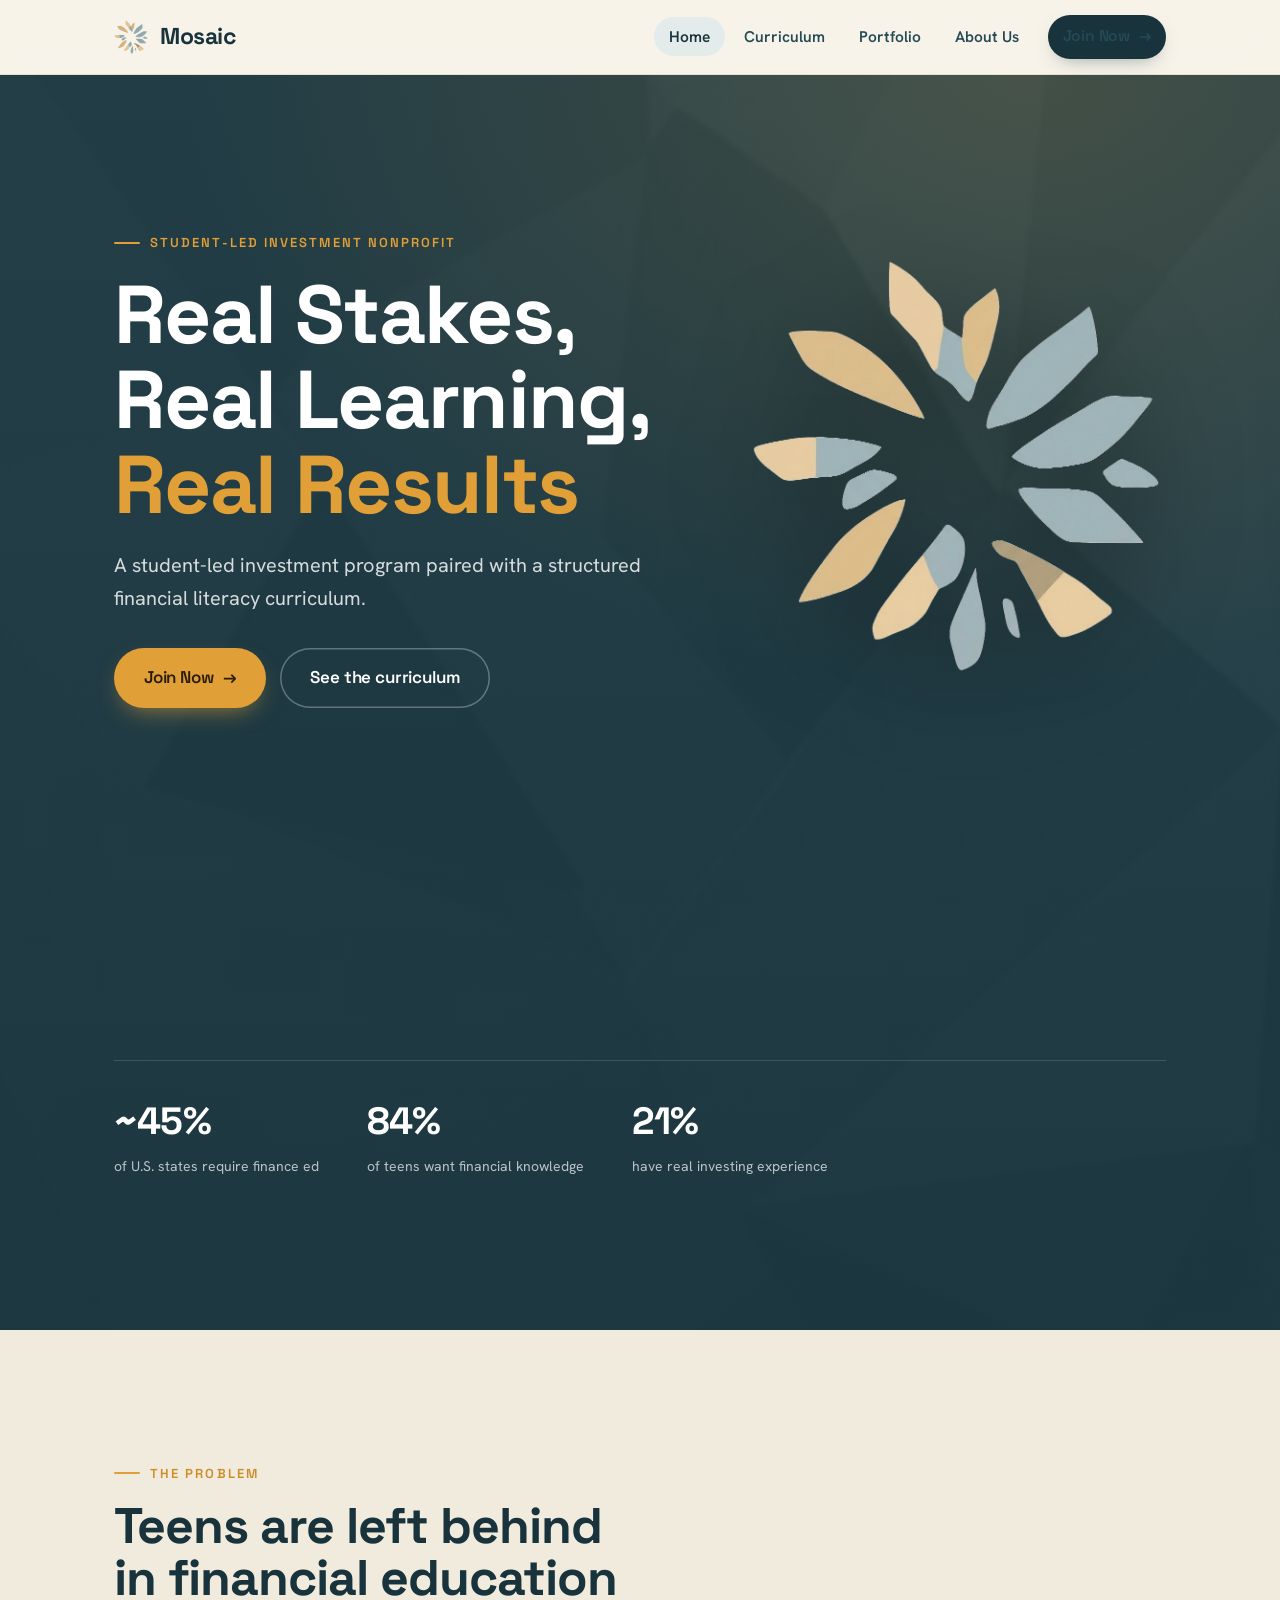
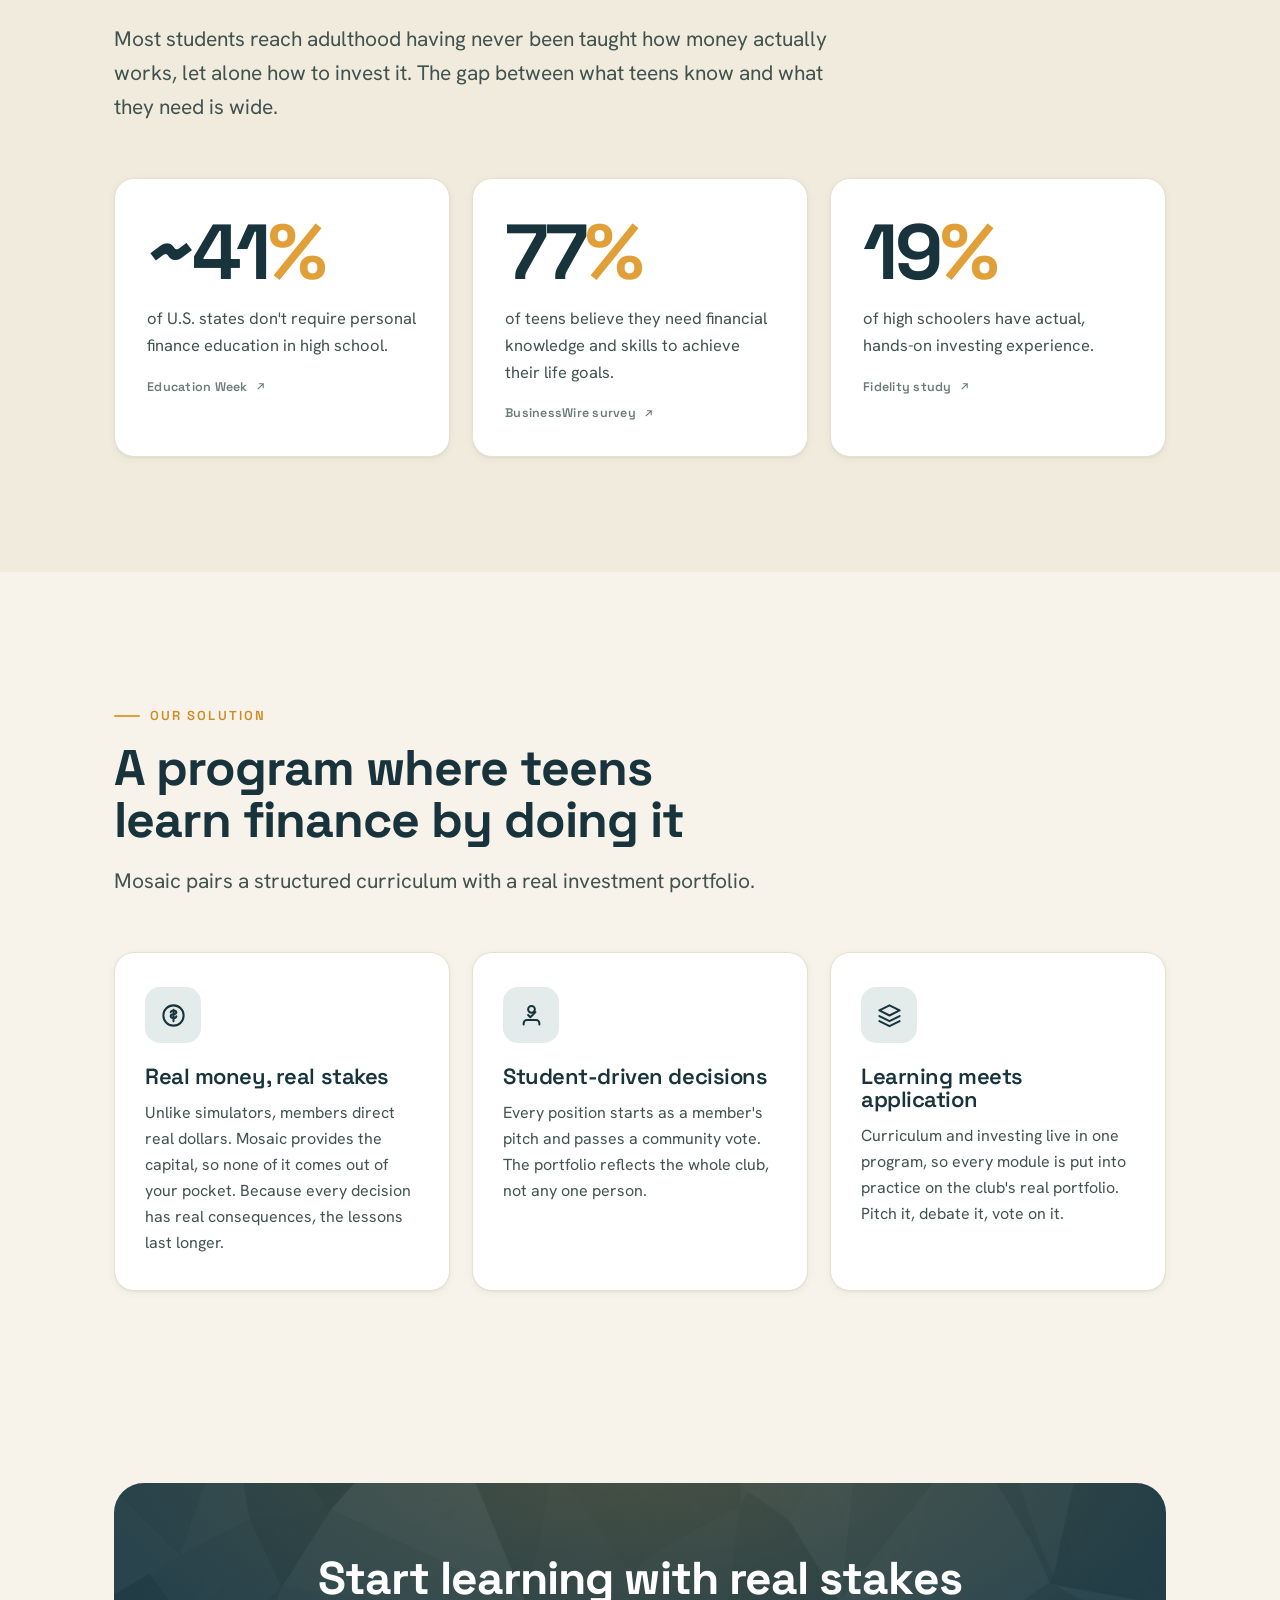
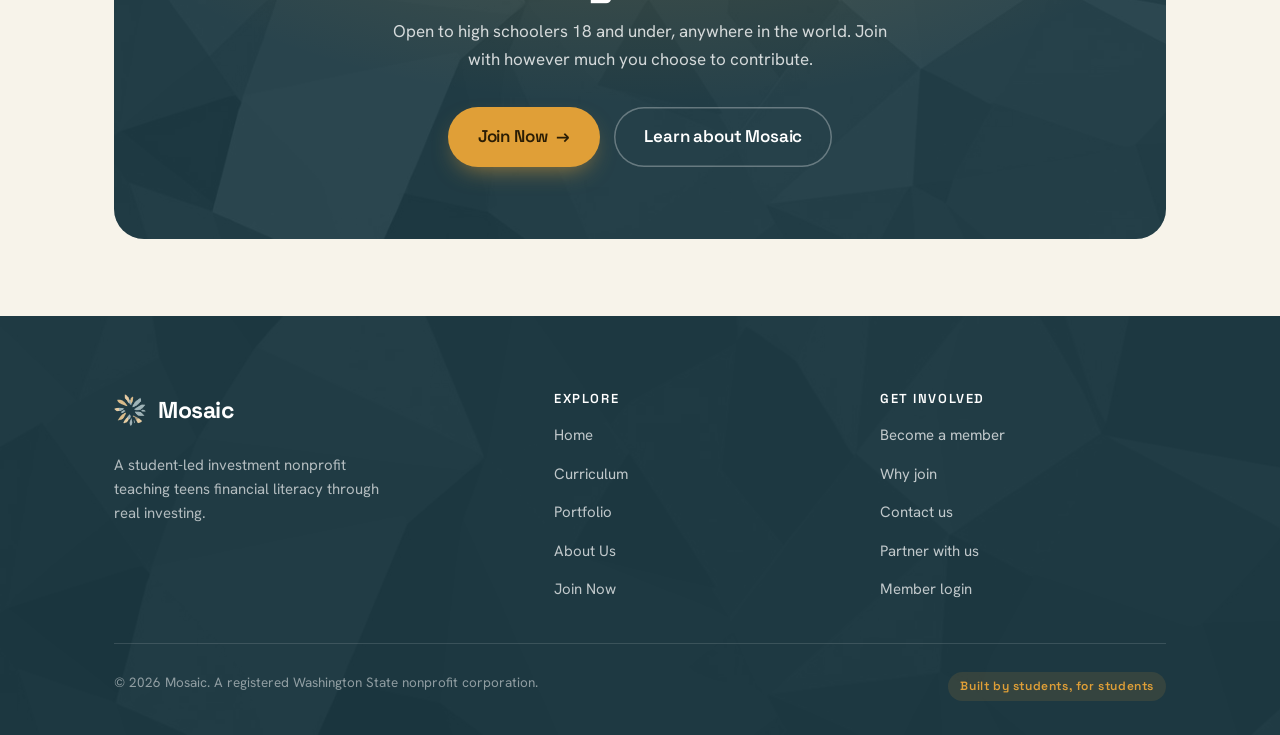
==== commit 013c1aae: "Add files via upload" ====
--- a/index.html
+++ b/index.html
@@ -22,7 +22,6 @@
         <li><a href="index.html" data-page="index.html">Home</a></li>
         <li><a href="curriculum.html" data-page="curriculum.html">Curriculum</a></li>
         <li><a href="portfolio.html" data-page="portfolio.html">Portfolio</a></li>
-        <li><a href="impact.html" data-page="impact.html">Impact</a></li>
         <li><a href="about.html" data-page="about.html">About Us</a></li>
         <li><a class="btn" href="join.html">Join Now <span class="arr" aria-hidden="true">→</span></a></li>
       </ul>
@@ -152,7 +151,6 @@
           <li><a href="index.html">Home</a></li>
           <li><a href="curriculum.html">Curriculum</a></li>
           <li><a href="portfolio.html">Portfolio</a></li>
-          <li><a href="impact.html">Impact</a></li>
           <li><a href="about.html">About Us</a></li>
           <li><a href="join.html">Join Now</a></li>
         </ul>
